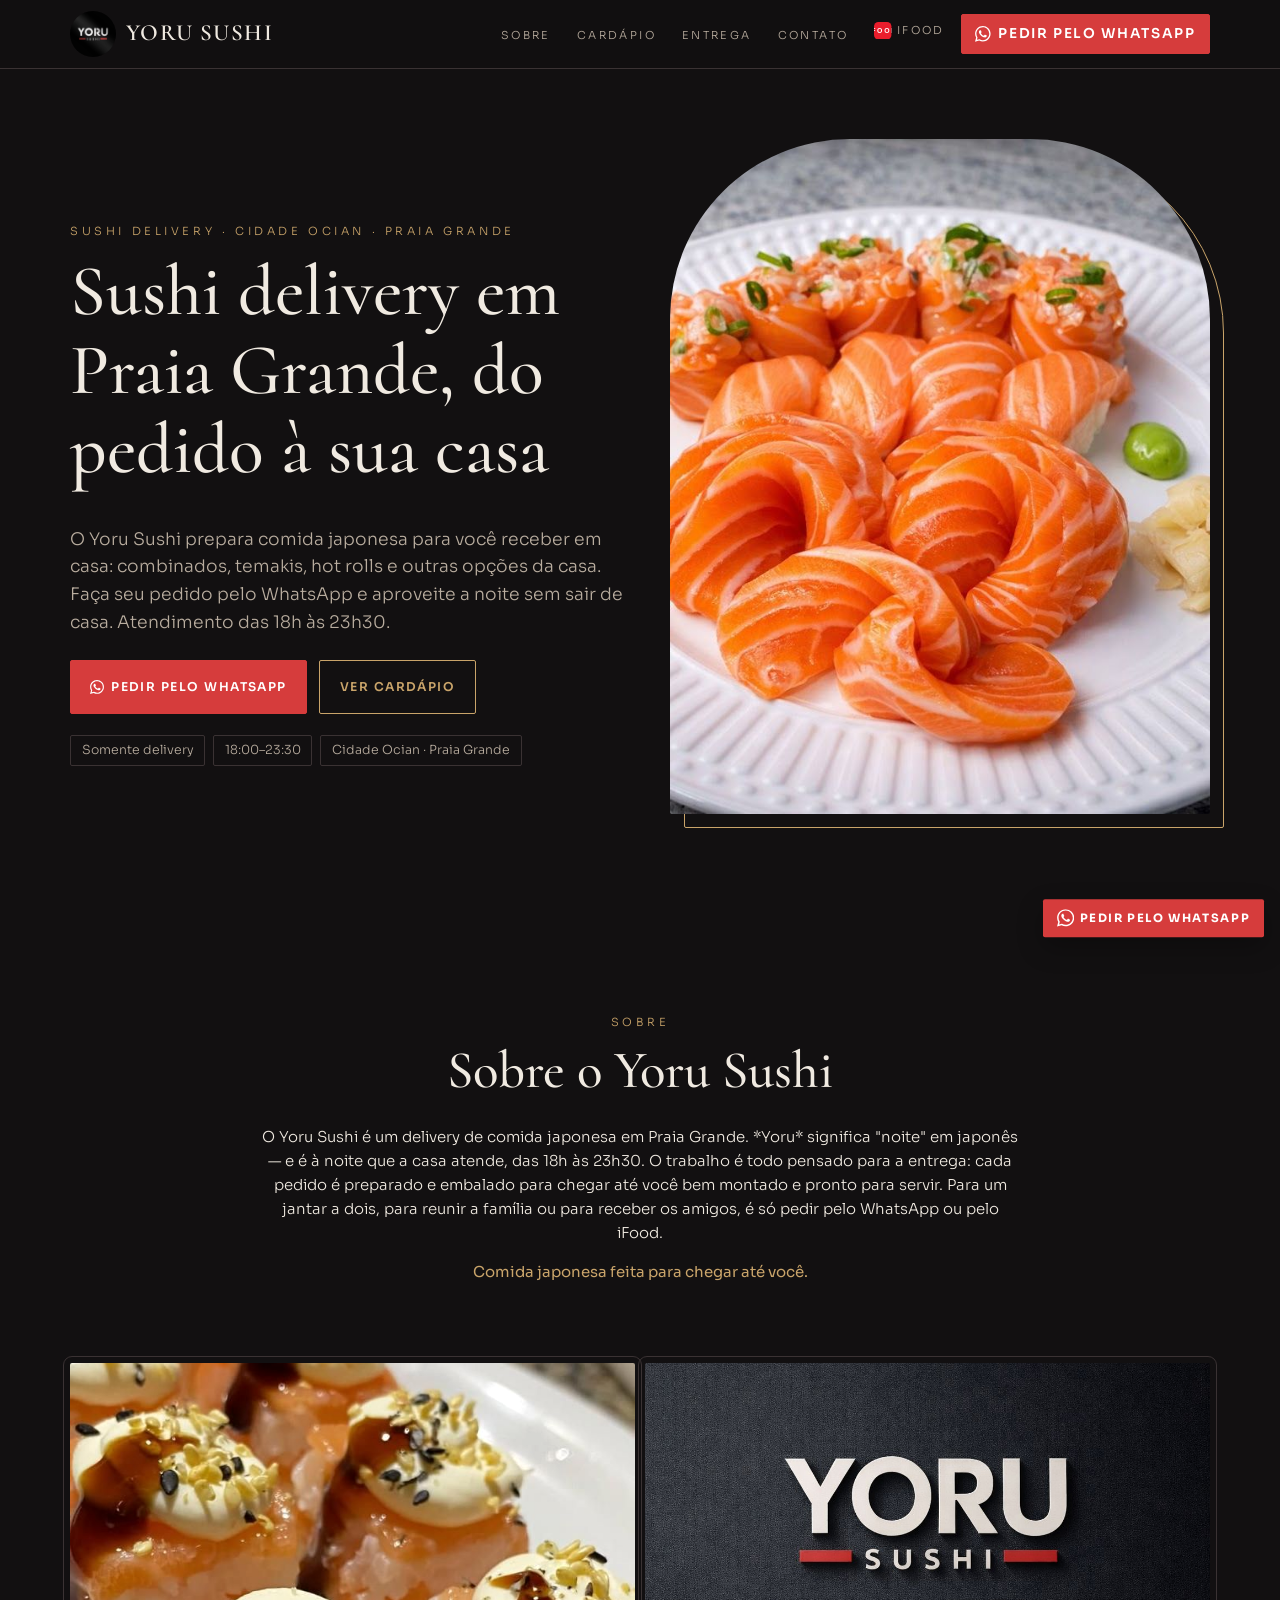
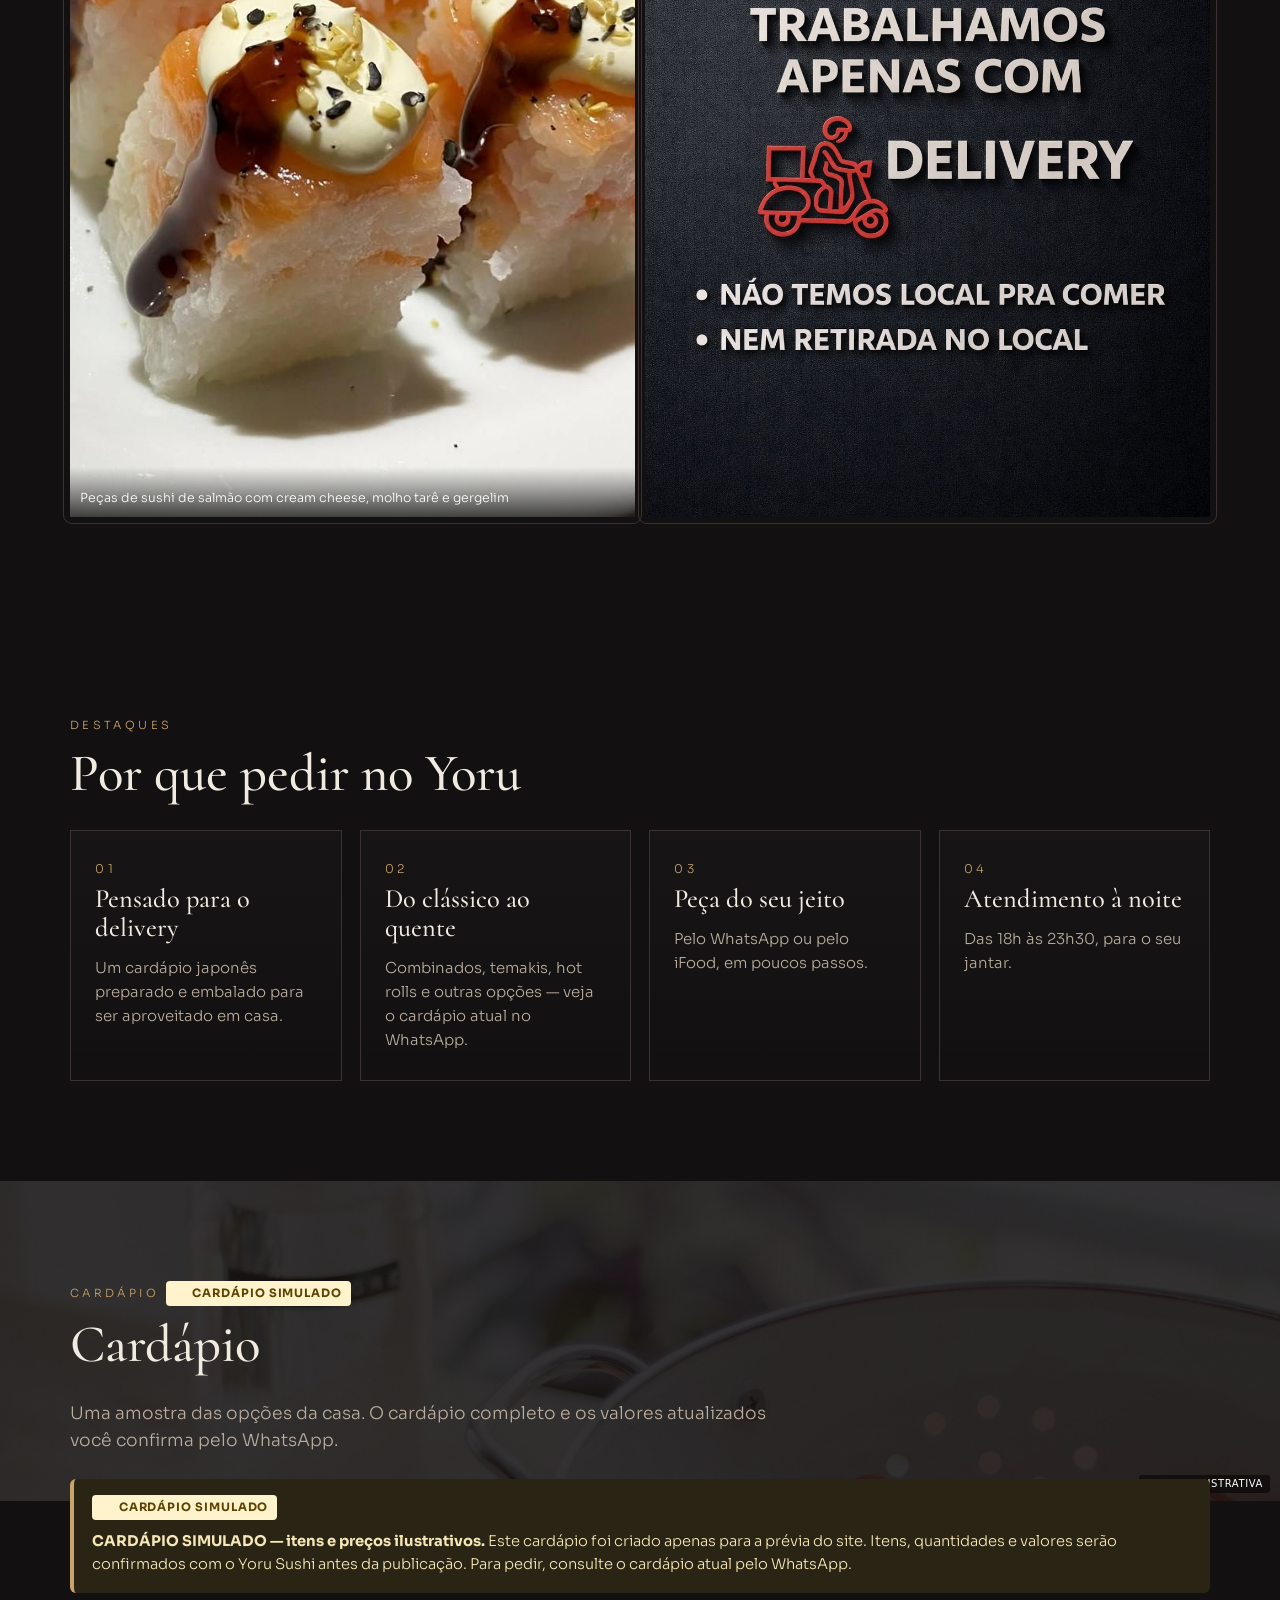
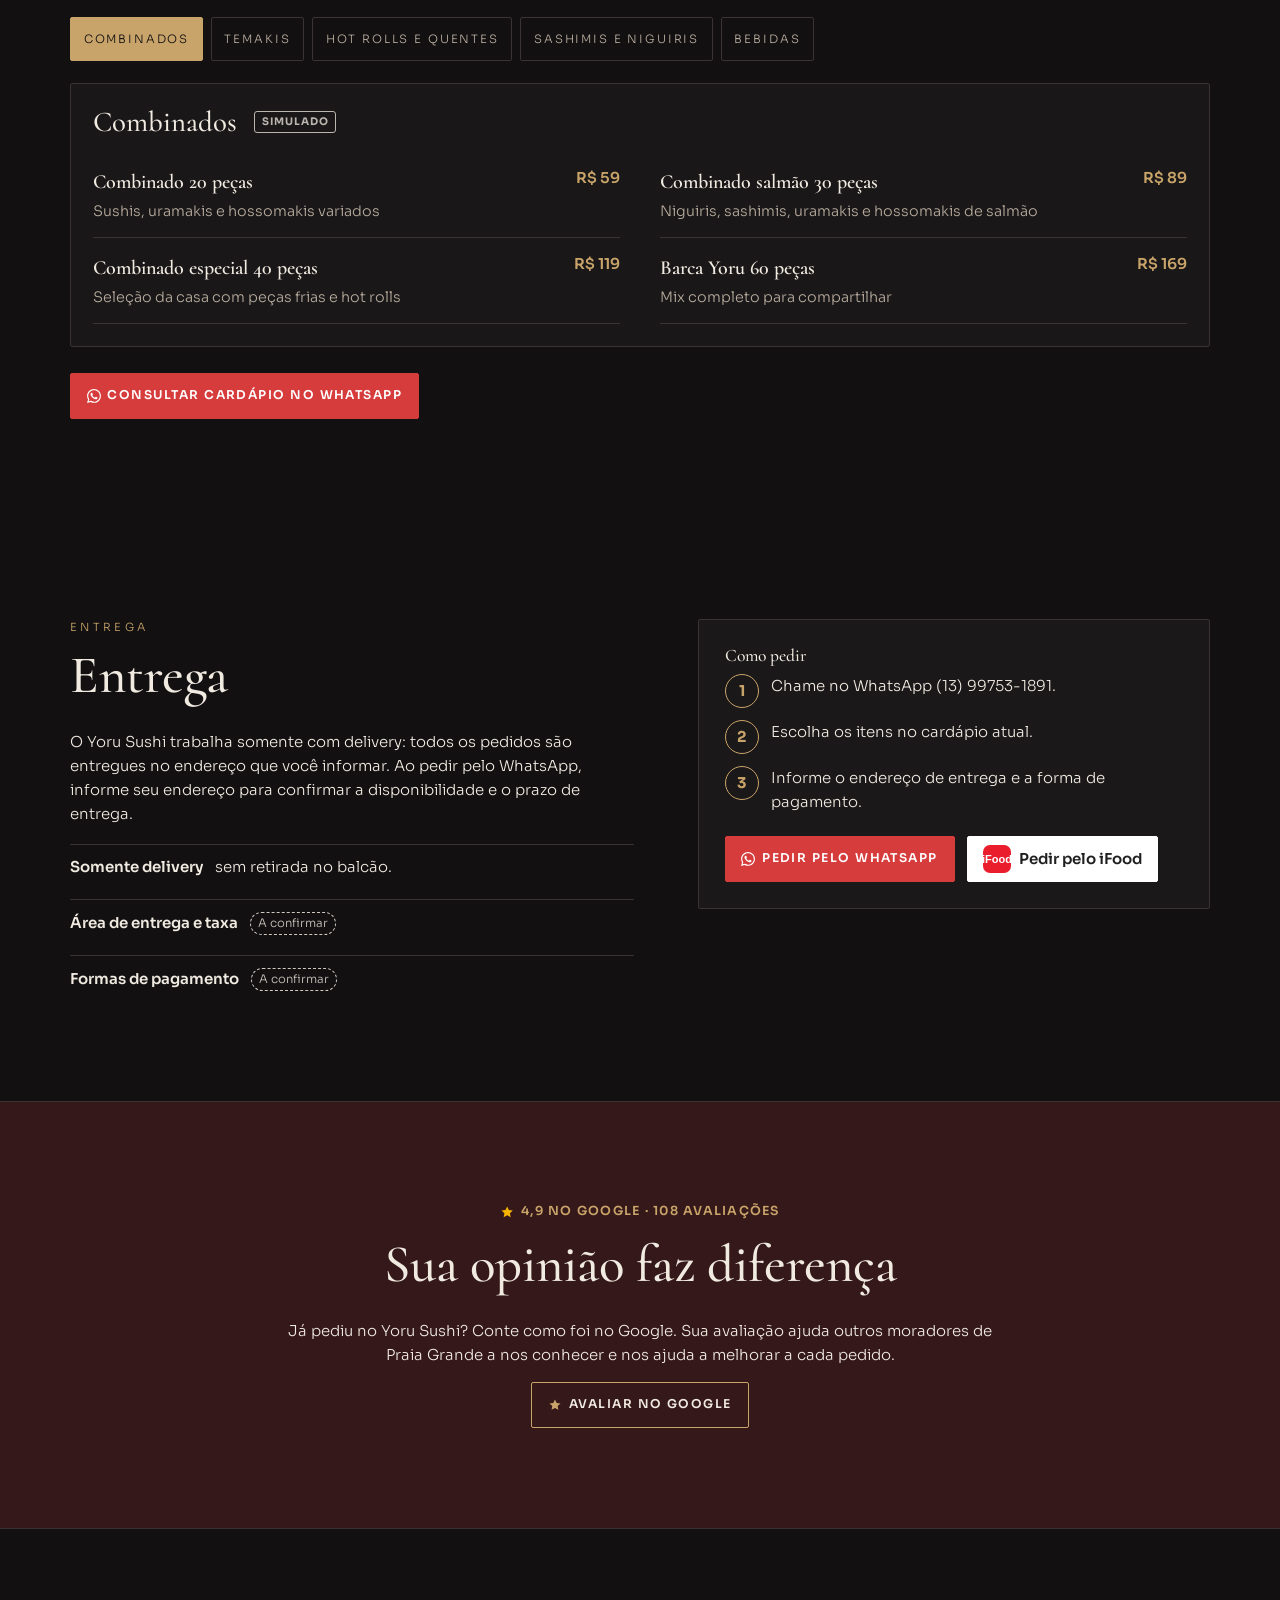
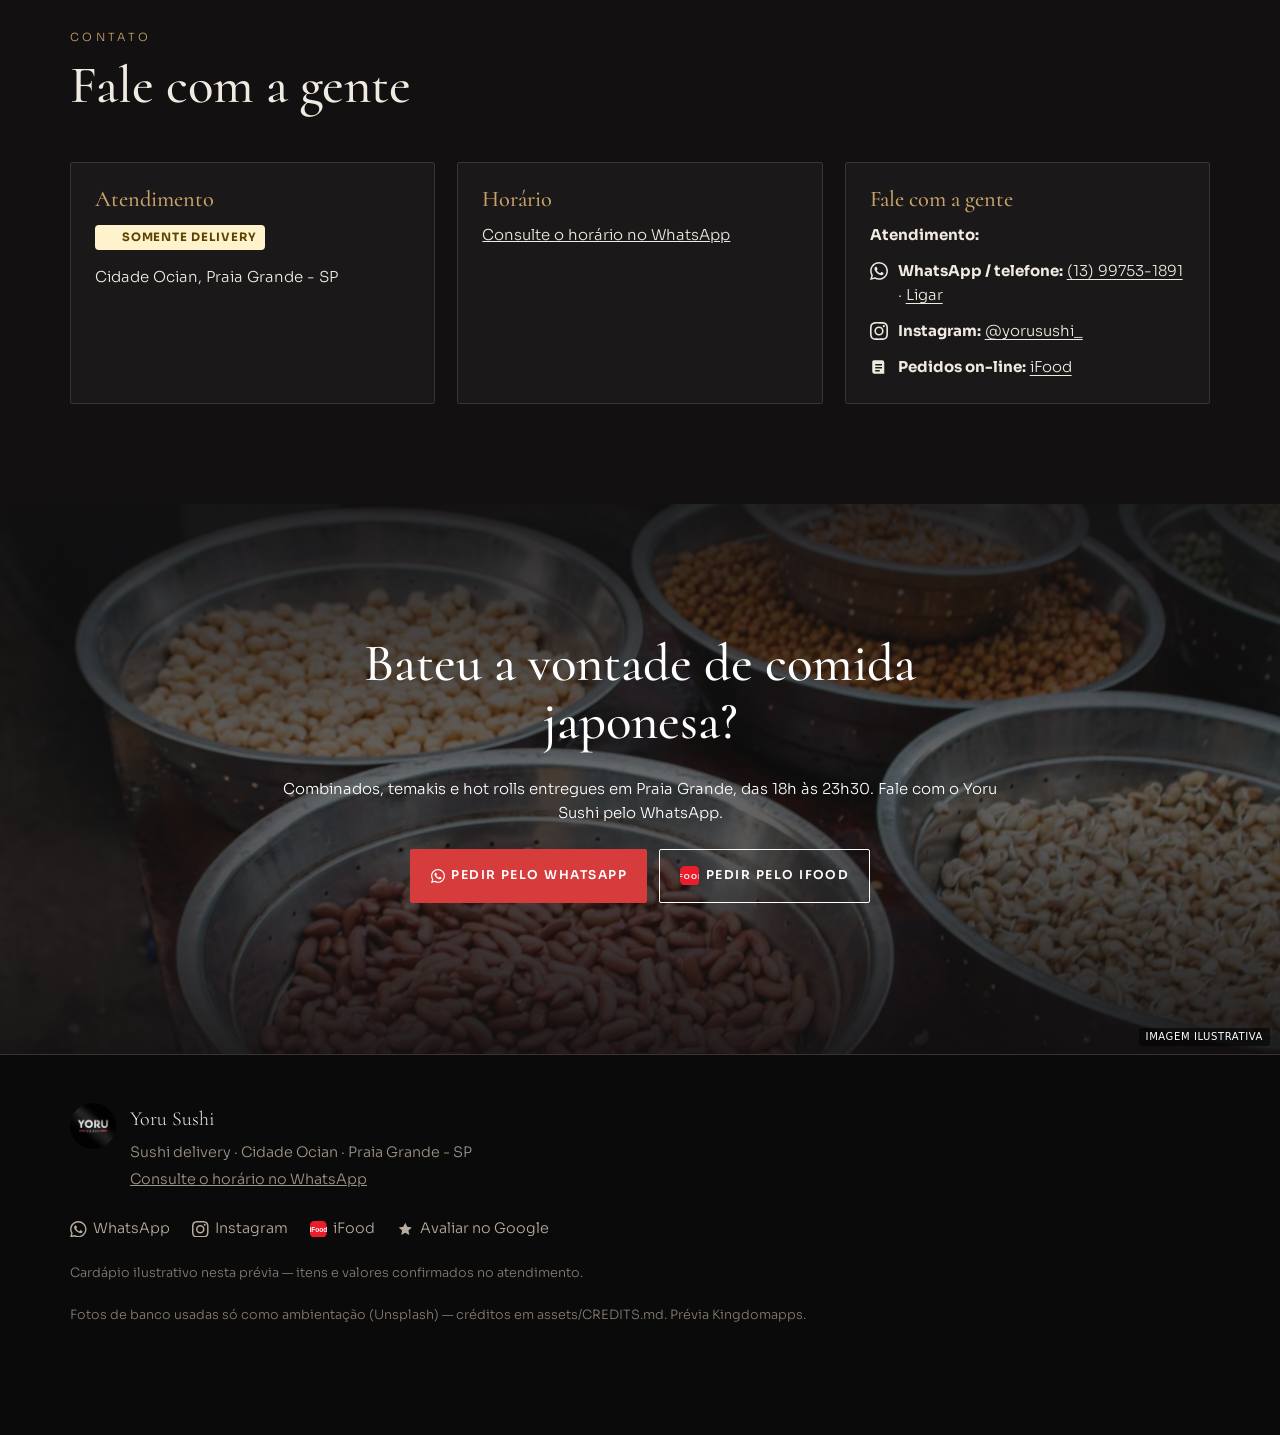
==== v1/index.html @ 0dd07162 "publish: Yoru Sushi — base institucional + 2 skins (copy.md)" ====
<!DOCTYPE html>
<html lang="pt-BR">
<head>
<meta charset="UTF-8" />
<meta name="viewport" content="width=device-width, initial-scale=1" />
<meta name="robots" content="noindex, nofollow" />
<title>Yoru Sushi | Sushi delivery em Praia Grande</title>
<meta name="description" content="Comida japonesa por delivery em Praia Grande: combinados, temakis, hot rolls e mais. Das 18h às 23h30. Peça pelo WhatsApp ou pelo iFood." />
<meta name="theme-color" content="#111111" />
<link rel="preconnect" href="https://fonts.googleapis.com" />
<link rel="preconnect" href="https://fonts.gstatic.com" crossorigin />
<link rel="stylesheet" href="https://fonts.googleapis.com/css2?family=Cormorant:ital,wght@0,500;0,600;1,500&family=Sora:wght@300;400;600&display=swap" />
<link rel="stylesheet" href="../assets/base.css" />
<link rel="stylesheet" href="../assets/skin-b.css" />
<style>:root{--brand:#d63c3c;--brand2:#c9c9c9;--brand-ink:#111111}</style>
</head>
<body class="skin-b" data-hours='{}' data-hours-unknown='[]'>
<!-- Kingdomapps · base institucional única · skin B (Noite premium) · copy: copy.md -->
<a class="skip" href="#conteudo">Pular para o conteúdo</a>
<header class="site-header" id="header">
  <div class="wrap header-inner">
    <a class="brand" href="#topo" aria-label="Yoru Sushi — início"><img class="brand-logo" src="../assets/img/logo.jpg" width="400" height="400" alt="Logotipo Yoru Sushi" /><span class="brand-word">Yoru Sushi</span></a>
    <nav class="site-nav" id="site-nav" aria-label="Principal">
      <ul><li><a href="#sobre">Sobre</a></li><li><a href="#cardapio">Cardápio</a></li><li><a href="#entrega">Entrega</a></li><li><a href="#contato">Contato</a></li><li class="nav-ifood"><a href="https://www.ifood.com.br/delivery/praia-grande-sp/yoru-sushi-ocian/cfde71bd-7dcb-464f-8679-fa218f8712e2" target="_blank" rel="noopener"><svg viewBox="0 0 24 24" aria-hidden="true" focusable="false"><rect width="24" height="24" rx="6" fill="#ea1d2c"/><text x="12" y="15.6" text-anchor="middle" font-family="Arial,Helvetica,sans-serif" font-weight="700" font-size="9.5" fill="#fff">iFood</text></svg><span>iFood</span></a></li></ul>
    </nav>
    <a class="btn btn-wa btn-sm header-cta" href="https://wa.me/5513997531891?text=Ol%C3%A1%21%20Vim%20pelo%20site%20e%20gostaria%20de%20fazer%20um%20pedido." target="_blank" rel="noopener"><svg viewBox="0 0 24 24" aria-hidden="true" focusable="false"><path fill="currentColor" d="M17.47 14.38c-.3-.15-1.76-.87-2.03-.97-.27-.1-.47-.15-.67.15-.2.3-.77.97-.94 1.16-.17.2-.35.22-.64.07-.3-.15-1.26-.46-2.39-1.47-.88-.79-1.48-1.76-1.65-2.06-.17-.3-.02-.46.13-.6.13-.14.3-.35.45-.52.15-.17.2-.3.3-.5.1-.2.05-.37-.03-.52-.07-.15-.67-1.61-.92-2.2-.24-.58-.49-.5-.67-.51h-.57c-.2 0-.52.07-.8.37-.27.3-1.04 1.02-1.04 2.48s1.07 2.88 1.21 3.07c.15.2 2.1 3.2 5.08 4.49.71.31 1.26.49 1.7.63.71.22 1.36.19 1.87.12.57-.09 1.76-.72 2-1.41.25-.7.25-1.29.18-1.41-.08-.13-.27-.2-.57-.35zM12.05 21.78a9.87 9.87 0 0 1-5.03-1.38l-.36-.21-3.74.98 1-3.65-.24-.37a9.86 9.86 0 0 1-1.51-5.26c0-5.45 4.44-9.88 9.89-9.88 2.64 0 5.12 1.03 6.99 2.9a9.83 9.83 0 0 1 2.89 6.99c0 5.45-4.44 9.88-9.89 9.88zm8.41-18.3A11.82 11.82 0 0 0 12.05 0C5.5 0 .16 5.34.16 11.89c0 2.1.55 4.14 1.59 5.95L.06 24l6.3-1.65a11.88 11.88 0 0 0 5.69 1.45c6.55 0 11.89-5.34 11.89-11.89 0-3.18-1.24-6.17-3.48-8.41z"/></svg><span>Pedir pelo WhatsApp</span></a>
    <button class="nav-toggle" type="button" aria-expanded="false" aria-controls="site-nav"><span class="sr-only">Abrir menu</span><span class="bars" aria-hidden="true"></span></button>
  </div>
</header>
<main id="conteudo">
<section class="hero" id="topo" aria-labelledby="hero-title">
  <figure class="hero-media"><img src="../assets/img/fotos-foto-2.jpg" width="1200" height="800" alt="Sashimis e niguiris de salmão em prato branco" fetchpriority="high" /></figure>
  <div class="wrap hero-inner">
    <div class="hero-copy">
      <p class="eyebrow">Sushi delivery · Cidade Ocian · Praia Grande</p>
      <h1 id="hero-title">Sushi delivery em Praia Grande, do pedido à sua casa</h1>
      <p class="lead">O Yoru Sushi prepara comida japonesa para você receber em casa: combinados, temakis, hot rolls e outras opções da casa. Faça seu pedido pelo WhatsApp e aproveite a noite sem sair de casa. Atendimento das 18h às 23h30.</p>
      <div class="hero-ctas">
        <a class="btn btn-wa btn-lg" href="https://wa.me/5513997531891?text=Ol%C3%A1%21%20Vim%20pelo%20site%20e%20gostaria%20de%20fazer%20um%20pedido." target="_blank" rel="noopener"><svg viewBox="0 0 24 24" aria-hidden="true" focusable="false"><path fill="currentColor" d="M17.47 14.38c-.3-.15-1.76-.87-2.03-.97-.27-.1-.47-.15-.67.15-.2.3-.77.97-.94 1.16-.17.2-.35.22-.64.07-.3-.15-1.26-.46-2.39-1.47-.88-.79-1.48-1.76-1.65-2.06-.17-.3-.02-.46.13-.6.13-.14.3-.35.45-.52.15-.17.2-.3.3-.5.1-.2.05-.37-.03-.52-.07-.15-.67-1.61-.92-2.2-.24-.58-.49-.5-.67-.51h-.57c-.2 0-.52.07-.8.37-.27.3-1.04 1.02-1.04 2.48s1.07 2.88 1.21 3.07c.15.2 2.1 3.2 5.08 4.49.71.31 1.26.49 1.7.63.71.22 1.36.19 1.87.12.57-.09 1.76-.72 2-1.41.25-.7.25-1.29.18-1.41-.08-.13-.27-.2-.57-.35zM12.05 21.78a9.87 9.87 0 0 1-5.03-1.38l-.36-.21-3.74.98 1-3.65-.24-.37a9.86 9.86 0 0 1-1.51-5.26c0-5.45 4.44-9.88 9.89-9.88 2.64 0 5.12 1.03 6.99 2.9a9.83 9.83 0 0 1 2.89 6.99c0 5.45-4.44 9.88-9.89 9.88zm8.41-18.3A11.82 11.82 0 0 0 12.05 0C5.5 0 .16 5.34.16 11.89c0 2.1.55 4.14 1.59 5.95L.06 24l6.3-1.65a11.88 11.88 0 0 0 5.69 1.45c6.55 0 11.89-5.34 11.89-11.89 0-3.18-1.24-6.17-3.48-8.41z"/></svg><span>Pedir pelo WhatsApp</span></a>
        <a class="btn btn-ghost btn-lg" href="#cardapio">Ver cardápio</a>
      </div>
      <ul class="chips"><li>Somente delivery</li><li>18:00–23:30</li><li>Cidade Ocian · Praia Grande</li></ul>
    </div>
  </div>
</section>
<section class="sec sobre" id="sobre" aria-labelledby="sobre-title">
  <div class="wrap sobre-grid">
    <div class="sobre-copy">
      <p class="kicker">Sobre</p>
      <h2 id="sobre-title">Sobre o Yoru Sushi</h2>
      <p>O Yoru Sushi é um delivery de comida japonesa em Praia Grande. *Yoru* significa &quot;noite&quot; em japonês — e é à noite que a casa atende, das 18h às 23h30. O trabalho é todo pensado para a entrega: cada pedido é preparado e embalado para chegar até você bem montado e pronto para servir. Para um jantar a dois, para reunir a família ou para receber os amigos, é só pedir pelo WhatsApp ou pelo iFood.</p>
      <p class="apoio">Comida japonesa feita para chegar até você.</p>
    </div>
    <div class="gallery" aria-label="Fotos de Yoru Sushi"><figure class="g-item g-1"><img src="../assets/img/fotos-foto-4.jpg" width="720" height="1280" alt="Peças de sushi de salmão com cream cheese, molho tarê e gergelim" loading="lazy" decoding="async" /><figcaption>Peças de sushi de salmão com cream cheese, molho tarê e gergelim</figcaption></figure><figure class="g-item g-2"><img src="../assets/img/fotos-foto-5.jpg" width="1024" height="1536" alt="Aviso do Yoru Sushi: trabalhamos apenas com delivery" loading="lazy" decoding="async" /></figure></div>
  </div>
</section>
<section class="sec destaques" id="destaques" aria-labelledby="dest-title">
  <div class="wrap">
    <p class="kicker">Destaques</p>
    <h2 id="dest-title">Por que pedir no Yoru</h2>
    <ul class="feats"><li class="feat"><span class="feat-n" aria-hidden="true">01</span><h3>Pensado para o delivery</h3><p>Um cardápio japonês preparado e embalado para ser aproveitado em casa.</p></li><li class="feat"><span class="feat-n" aria-hidden="true">02</span><h3>Do clássico ao quente</h3><p>Combinados, temakis, hot rolls e outras opções — veja o cardápio atual no WhatsApp.</p></li><li class="feat"><span class="feat-n" aria-hidden="true">03</span><h3>Peça do seu jeito</h3><p>Pelo WhatsApp ou pelo iFood, em poucos passos.</p></li><li class="feat"><span class="feat-n" aria-hidden="true">04</span><h3>Atendimento à noite</h3><p>Das 18h às 23h30, para o seu jantar.</p></li></ul>
  </div>
</section>
<section class="sec cardapio" id="cardapio" aria-labelledby="menu-title">
  <div class="amb amb-menu" style="--amb:url('../assets/img/ambiente-tomatoes-strainer.jpg')" aria-hidden="true"><span class="amb-tag">Imagem ilustrativa</span></div>
  <div class="wrap">
    <div class="menu-head">
      <p class="kicker">Cardápio <span class="sim-badge">Cardápio simulado</span></p>
      <h2 id="menu-title">Cardápio</h2>
      <p class="lead">Uma amostra das opções da casa. O cardápio completo e os valores atualizados você confirma pelo WhatsApp.</p>
    </div>
    <div class="sim-notice" role="note"><span class="sim-badge">Cardápio simulado</span><p><strong>CARDÁPIO SIMULADO — itens e preços ilustrativos.</strong> Este cardápio foi criado apenas para a prévia do site. Itens, quantidades e valores serão confirmados com o Yoru Sushi antes da publicação. Para pedir, consulte o cardápio atual pelo WhatsApp.</p></div>
    <div class="menu-tabs" role="tablist" aria-label="Categorias do cardápio"><button type="button" role="tab" id="tab-0" aria-controls="menu-0" aria-selected="true">Combinados</button><button type="button" role="tab" id="tab-1" aria-controls="menu-1" aria-selected="false" tabindex="-1">Temakis</button><button type="button" role="tab" id="tab-2" aria-controls="menu-2" aria-selected="false" tabindex="-1">Hot rolls e quentes</button><button type="button" role="tab" id="tab-3" aria-controls="menu-3" aria-selected="false" tabindex="-1">Sashimis e niguiris</button><button type="button" role="tab" id="tab-4" aria-controls="menu-4" aria-selected="false" tabindex="-1">Bebidas</button></div>
    <div class="menu-panel" role="tabpanel" id="menu-0" aria-labelledby="tab-0" tabindex="0"><h3 class="menu-cat">Combinados <span class="sim-tag">Simulado</span></h3><ul class="menu-list"><li class="mi"><span class="mi-name">Combinado 20 peças</span><span class="mi-desc">Sushis, uramakis e hossomakis variados</span><span class="mi-price">R$ 59</span></li><li class="mi"><span class="mi-name">Combinado salmão 30 peças</span><span class="mi-desc">Niguiris, sashimis, uramakis e hossomakis de salmão</span><span class="mi-price">R$ 89</span></li><li class="mi"><span class="mi-name">Combinado especial 40 peças</span><span class="mi-desc">Seleção da casa com peças frias e hot rolls</span><span class="mi-price">R$ 119</span></li><li class="mi"><span class="mi-name">Barca Yoru 60 peças</span><span class="mi-desc">Mix completo para compartilhar</span><span class="mi-price">R$ 169</span></li></ul></div><div class="menu-panel" role="tabpanel" id="menu-1" aria-labelledby="tab-1" tabindex="0" hidden><h3 class="menu-cat">Temakis <span class="sim-tag">Simulado</span></h3><ul class="menu-list"><li class="mi"><span class="mi-name">Temaki salmão</span><span class="mi-desc">Salmão, arroz e cebolinha</span><span class="mi-price">R$ 32</span></li><li class="mi"><span class="mi-name">Temaki salmão com cream cheese</span><span class="mi-desc">Salmão, cream cheese e cebolinha</span><span class="mi-price">R$ 35</span></li><li class="mi"><span class="mi-name">Temaki skin</span><span class="mi-desc">Pele de salmão grelhada e molho tarê</span><span class="mi-price">R$ 28</span></li><li class="mi"><span class="mi-name">Temaki hot</span><span class="mi-desc">Salmão empanado, cream cheese e tarê</span><span class="mi-price">R$ 36</span></li></ul></div><div class="menu-panel" role="tabpanel" id="menu-2" aria-labelledby="tab-2" tabindex="0" hidden><h3 class="menu-cat">Hot rolls e quentes <span class="sim-tag">Simulado</span></h3><ul class="menu-list"><li class="mi"><span class="mi-name">Hot roll salmão (10 un.)</span><span class="mi-desc">Empanado, recheado com salmão e cream cheese, com tarê</span><span class="mi-price">R$ 34</span></li><li class="mi"><span class="mi-name">Hot Philadelphia (10 un.)</span><span class="mi-desc">Salmão, cream cheese e cebolinha, empanado</span><span class="mi-price">R$ 36</span></li><li class="mi"><span class="mi-name">Harumaki (4 un.)</span><span class="mi-desc">Rolinho primavera crocante</span><span class="mi-price">R$ 22</span></li><li class="mi"><span class="mi-name">Guioza (6 un.)</span><span class="mi-desc">Pastel japonês grelhado</span><span class="mi-price">R$ 26</span></li></ul></div><div class="menu-panel" role="tabpanel" id="menu-3" aria-labelledby="tab-3" tabindex="0" hidden><h3 class="menu-cat">Sashimis e niguiris <span class="sim-tag">Simulado</span></h3><ul class="menu-list"><li class="mi"><span class="mi-name">Sashimi salmão (10 fatias)</span><span class="mi-desc">Fatias de salmão fresco</span><span class="mi-price">R$ 42</span></li><li class="mi"><span class="mi-name">Niguiri salmão (6 un.)</span><span class="mi-desc">Bolinho de arroz com salmão</span><span class="mi-price">R$ 30</span></li><li class="mi"><span class="mi-name">Jô salmão (6 un.)</span><span class="mi-desc">Arroz envolto em salmão, com cream cheese e tarê</span><span class="mi-price">R$ 34</span></li></ul></div><div class="menu-panel" role="tabpanel" id="menu-4" aria-labelledby="tab-4" tabindex="0" hidden><h3 class="menu-cat">Bebidas <span class="sim-tag">Simulado</span></h3><ul class="menu-list"><li class="mi"><span class="mi-name">Refrigerante lata</span><span class="mi-price">R$ 6</span></li><li class="mi"><span class="mi-name">Refrigerante 2 L</span><span class="mi-price">R$ 14</span></li><li class="mi"><span class="mi-name">Água mineral</span><span class="mi-price">R$ 4</span></li></ul></div>
    <div class="menu-cta"><a class="btn btn-wa" href="https://wa.me/5513997531891?text=Ol%C3%A1%21%20Vim%20pelo%20site%20e%20gostaria%20de%20fazer%20um%20pedido." target="_blank" rel="noopener"><svg viewBox="0 0 24 24" aria-hidden="true" focusable="false"><path fill="currentColor" d="M17.47 14.38c-.3-.15-1.76-.87-2.03-.97-.27-.1-.47-.15-.67.15-.2.3-.77.97-.94 1.16-.17.2-.35.22-.64.07-.3-.15-1.26-.46-2.39-1.47-.88-.79-1.48-1.76-1.65-2.06-.17-.3-.02-.46.13-.6.13-.14.3-.35.45-.52.15-.17.2-.3.3-.5.1-.2.05-.37-.03-.52-.07-.15-.67-1.61-.92-2.2-.24-.58-.49-.5-.67-.51h-.57c-.2 0-.52.07-.8.37-.27.3-1.04 1.02-1.04 2.48s1.07 2.88 1.21 3.07c.15.2 2.1 3.2 5.08 4.49.71.31 1.26.49 1.7.63.71.22 1.36.19 1.87.12.57-.09 1.76-.72 2-1.41.25-.7.25-1.29.18-1.41-.08-.13-.27-.2-.57-.35zM12.05 21.78a9.87 9.87 0 0 1-5.03-1.38l-.36-.21-3.74.98 1-3.65-.24-.37a9.86 9.86 0 0 1-1.51-5.26c0-5.45 4.44-9.88 9.89-9.88 2.64 0 5.12 1.03 6.99 2.9a9.83 9.83 0 0 1 2.89 6.99c0 5.45-4.44 9.88-9.89 9.88zm8.41-18.3A11.82 11.82 0 0 0 12.05 0C5.5 0 .16 5.34.16 11.89c0 2.1.55 4.14 1.59 5.95L.06 24l6.3-1.65a11.88 11.88 0 0 0 5.69 1.45c6.55 0 11.89-5.34 11.89-11.89 0-3.18-1.24-6.17-3.48-8.41z"/></svg><span>Consultar cardápio no WhatsApp</span></a></div>
  </div>
</section>
<section class="sec entrega" id="entrega" aria-labelledby="ent-title">
  <div class="wrap entrega-grid">
    <div>
      <p class="kicker">Entrega</p>
      <h2 id="ent-title">Entrega</h2>
      <p>O Yoru Sushi trabalha somente com delivery: todos os pedidos são entregues no endereço que você informar. Ao pedir pelo WhatsApp, informe seu endereço para confirmar a disponibilidade e o prazo de entrega.</p>
      <dl class="kv"><div><dt>Somente delivery</dt><dd>sem retirada no balcão.</dd></div><div><dt>Área de entrega e taxa</dt><dd><span class="tbc">A confirmar</span></dd></div><div><dt>Formas de pagamento</dt><dd><span class="tbc">A confirmar</span></dd></div></dl>
    </div>
    <div class="steps-box">
      <h3>Como pedir</h3><ol class="steps"><li>Chame no WhatsApp (13) 99753-1891.</li><li>Escolha os itens no cardápio atual.</li><li>Informe o endereço de entrega e a forma de pagamento.</li></ol>
      <div class="order-links"><a class="btn btn-wa" href="https://wa.me/5513997531891?text=Ol%C3%A1%21%20Vim%20pelo%20site%20e%20gostaria%20de%20fazer%20um%20pedido." target="_blank" rel="noopener"><svg viewBox="0 0 24 24" aria-hidden="true" focusable="false"><path fill="currentColor" d="M17.47 14.38c-.3-.15-1.76-.87-2.03-.97-.27-.1-.47-.15-.67.15-.2.3-.77.97-.94 1.16-.17.2-.35.22-.64.07-.3-.15-1.26-.46-2.39-1.47-.88-.79-1.48-1.76-1.65-2.06-.17-.3-.02-.46.13-.6.13-.14.3-.35.45-.52.15-.17.2-.3.3-.5.1-.2.05-.37-.03-.52-.07-.15-.67-1.61-.92-2.2-.24-.58-.49-.5-.67-.51h-.57c-.2 0-.52.07-.8.37-.27.3-1.04 1.02-1.04 2.48s1.07 2.88 1.21 3.07c.15.2 2.1 3.2 5.08 4.49.71.31 1.26.49 1.7.63.71.22 1.36.19 1.87.12.57-.09 1.76-.72 2-1.41.25-.7.25-1.29.18-1.41-.08-.13-.27-.2-.57-.35zM12.05 21.78a9.87 9.87 0 0 1-5.03-1.38l-.36-.21-3.74.98 1-3.65-.24-.37a9.86 9.86 0 0 1-1.51-5.26c0-5.45 4.44-9.88 9.89-9.88 2.64 0 5.12 1.03 6.99 2.9a9.83 9.83 0 0 1 2.89 6.99c0 5.45-4.44 9.88-9.89 9.88zm8.41-18.3A11.82 11.82 0 0 0 12.05 0C5.5 0 .16 5.34.16 11.89c0 2.1.55 4.14 1.59 5.95L.06 24l6.3-1.65a11.88 11.88 0 0 0 5.69 1.45c6.55 0 11.89-5.34 11.89-11.89 0-3.18-1.24-6.17-3.48-8.41z"/></svg><span>Pedir pelo WhatsApp</span></a><a class="app-link app-ifood" href="https://www.ifood.com.br/delivery/praia-grande-sp/yoru-sushi-ocian/cfde71bd-7dcb-464f-8679-fa218f8712e2" target="_blank" rel="noopener"><svg viewBox="0 0 24 24" aria-hidden="true" focusable="false"><rect width="24" height="24" rx="6" fill="#ea1d2c"/><text x="12" y="15.6" text-anchor="middle" font-family="Arial,Helvetica,sans-serif" font-weight="700" font-size="9.5" fill="#fff">iFood</text></svg><span>Pedir pelo iFood</span></a></div>
    </div>
  </div>
</section>
<section class="sec avaliar review-band" id="avaliar" aria-labelledby="av-title">
  <div class="wrap avaliar-inner">
    <p class="selo"><svg viewBox="0 0 24 24" aria-hidden="true" focusable="false"><path fill="currentColor" d="M12 2.5l2.9 6 6.6.8-4.9 4.5 1.3 6.5L12 17.1l-5.9 3.2 1.3-6.5L2.5 9.3l6.6-.8z"/></svg><span>4,9 no Google · 108 avaliações</span></p>
    <h2 id="av-title">Sua opinião faz diferença</h2>
    <p>Já pediu no Yoru Sushi? Conte como foi no Google. Sua avaliação ajuda outros moradores de Praia Grande a nos conhecer e nos ajuda a melhorar a cada pedido.</p>
    <a class="btn btn-review" href="https://search.google.com/local/writereview?placeid=ChIJ69ambqMdzpQRh0_XP5YFvk4" target="_blank" rel="noopener"><svg viewBox="0 0 24 24" aria-hidden="true" focusable="false"><path fill="currentColor" d="M12 2.5l2.9 6 6.6.8-4.9 4.5 1.3 6.5L12 17.1l-5.9 3.2 1.3-6.5L2.5 9.3l6.6-.8z"/></svg><span>Avaliar no Google</span></a>
  </div>
</section>
<section class="sec contato" id="contato" aria-labelledby="ct-title">
  <div class="wrap contato-grid">
    <div class="ct-head">
      <p class="kicker">Contato</p>
      <h2 id="ct-title">Fale com a gente</h2>
      
    </div>
    <div class="ct-card">
      <h3><span>Atendimento</span></h3>
      <p><span class="sim-badge delivery-badge">Somente delivery</span></p>
      <p>Cidade Ocian, Praia Grande - SP</p>
    </div>
    <div class="ct-card">
      <h3>Horário</h3>
      <p><a href="https://wa.me/5513997531891?text=Ol%C3%A1%21%20Vim%20pelo%20site%20e%20gostaria%20de%20fazer%20um%20pedido." target="_blank" rel="noopener">Consulte o horário no WhatsApp</a></p>
    </div>
    <div class="ct-card">
      <h3>Fale com a gente</h3>
      <ul class="ct-list"><li class="atend"><span><strong>Atendimento:</strong> </span></li><li><svg viewBox="0 0 24 24" aria-hidden="true" focusable="false"><path fill="currentColor" d="M17.47 14.38c-.3-.15-1.76-.87-2.03-.97-.27-.1-.47-.15-.67.15-.2.3-.77.97-.94 1.16-.17.2-.35.22-.64.07-.3-.15-1.26-.46-2.39-1.47-.88-.79-1.48-1.76-1.65-2.06-.17-.3-.02-.46.13-.6.13-.14.3-.35.45-.52.15-.17.2-.3.3-.5.1-.2.05-.37-.03-.52-.07-.15-.67-1.61-.92-2.2-.24-.58-.49-.5-.67-.51h-.57c-.2 0-.52.07-.8.37-.27.3-1.04 1.02-1.04 2.48s1.07 2.88 1.21 3.07c.15.2 2.1 3.2 5.08 4.49.71.31 1.26.49 1.7.63.71.22 1.36.19 1.87.12.57-.09 1.76-.72 2-1.41.25-.7.25-1.29.18-1.41-.08-.13-.27-.2-.57-.35zM12.05 21.78a9.87 9.87 0 0 1-5.03-1.38l-.36-.21-3.74.98 1-3.65-.24-.37a9.86 9.86 0 0 1-1.51-5.26c0-5.45 4.44-9.88 9.89-9.88 2.64 0 5.12 1.03 6.99 2.9a9.83 9.83 0 0 1 2.89 6.99c0 5.45-4.44 9.88-9.89 9.88zm8.41-18.3A11.82 11.82 0 0 0 12.05 0C5.5 0 .16 5.34.16 11.89c0 2.1.55 4.14 1.59 5.95L.06 24l6.3-1.65a11.88 11.88 0 0 0 5.69 1.45c6.55 0 11.89-5.34 11.89-11.89 0-3.18-1.24-6.17-3.48-8.41z"/></svg><span><strong>WhatsApp / telefone:</strong> <a href="https://wa.me/5513997531891?text=Ol%C3%A1%21%20Vim%20pelo%20site%20e%20gostaria%20de%20fazer%20um%20pedido." target="_blank" rel="noopener">(13) 99753-1891</a> · <a href="tel:+5513997531891">Ligar</a></span></li><li><svg viewBox="0 0 24 24" aria-hidden="true" focusable="false"><path fill="currentColor" d="M12 2.2c3.2 0 3.58.01 4.85.07 3.25.15 4.77 1.69 4.92 4.92.06 1.27.07 1.65.07 4.85s-.01 3.58-.07 4.85c-.15 3.23-1.66 4.77-4.92 4.92-1.27.06-1.65.07-4.85.07s-3.58-.01-4.85-.07c-3.26-.15-4.77-1.7-4.92-4.92C2.17 15.58 2.16 15.2 2.16 12s.01-3.58.07-4.85C2.38 3.92 3.9 2.38 7.15 2.23 8.42 2.17 8.8 2.16 12 2.16zM12 0C8.74 0 8.33.01 7.05.07 2.7.27.27 2.69.07 7.05.01 8.33 0 8.74 0 12s.01 3.67.07 4.95c.2 4.36 2.62 6.78 6.98 6.98C8.33 23.99 8.74 24 12 24s3.67-.01 4.95-.07c4.35-.2 6.78-2.62 6.98-6.98.06-1.28.07-1.69.07-4.95s-.01-3.67-.07-4.95c-.2-4.35-2.62-6.78-6.98-6.98C15.67.01 15.26 0 12 0zm0 5.84a6.16 6.16 0 1 0 0 12.32 6.16 6.16 0 0 0 0-12.32zM12 16a4 4 0 1 1 0-8 4 4 0 0 1 0 8zm6.4-11.85a1.44 1.44 0 1 0 0 2.88 1.44 1.44 0 0 0 0-2.88z"/></svg><span><strong>Instagram:</strong> <a href="https://instagram.com/yorusushi_" target="_blank" rel="noopener">@yorusushi_</a></span></li><li><svg viewBox="0 0 24 24" aria-hidden="true" focusable="false"><path fill="currentColor" d="M5 3h11a3 3 0 0 1 3 3v15H6a3 3 0 0 1-3-3V5a2 2 0 0 1 2-2zm2 5v2h9V8H7zm0 4v2h9v-2H7zm0 4v2h6v-2H7z"/></svg><span><strong>Pedidos on-line:</strong> <a href="https://www.ifood.com.br/delivery/praia-grande-sp/yoru-sushi-ocian/cfde71bd-7dcb-464f-8679-fa218f8712e2" target="_blank" rel="noopener">iFood</a></span></li></ul>
    </div>
  </div>
</section>
<section class="sec cta-final cta-band" id="cta-final" aria-labelledby="cta-title">
  <div class="amb amb-cta" style="--amb:url('../assets/img/ambiente-beans.jpg')" aria-hidden="true"><span class="amb-tag">Imagem ilustrativa</span></div>
  <div class="wrap cta-inner">
    <h2 id="cta-title">Bateu a vontade de comida japonesa?</h2>
    <p>Combinados, temakis e hot rolls entregues em Praia Grande, das 18h às 23h30. Fale com o Yoru Sushi pelo WhatsApp.</p>
    <div class="hero-ctas"><a class="btn btn-wa btn-lg" href="https://wa.me/5513997531891?text=Ol%C3%A1%21%20Vim%20pelo%20site%20e%20gostaria%20de%20fazer%20um%20pedido." target="_blank" rel="noopener"><svg viewBox="0 0 24 24" aria-hidden="true" focusable="false"><path fill="currentColor" d="M17.47 14.38c-.3-.15-1.76-.87-2.03-.97-.27-.1-.47-.15-.67.15-.2.3-.77.97-.94 1.16-.17.2-.35.22-.64.07-.3-.15-1.26-.46-2.39-1.47-.88-.79-1.48-1.76-1.65-2.06-.17-.3-.02-.46.13-.6.13-.14.3-.35.45-.52.15-.17.2-.3.3-.5.1-.2.05-.37-.03-.52-.07-.15-.67-1.61-.92-2.2-.24-.58-.49-.5-.67-.51h-.57c-.2 0-.52.07-.8.37-.27.3-1.04 1.02-1.04 2.48s1.07 2.88 1.21 3.07c.15.2 2.1 3.2 5.08 4.49.71.31 1.26.49 1.7.63.71.22 1.36.19 1.87.12.57-.09 1.76-.72 2-1.41.25-.7.25-1.29.18-1.41-.08-.13-.27-.2-.57-.35zM12.05 21.78a9.87 9.87 0 0 1-5.03-1.38l-.36-.21-3.74.98 1-3.65-.24-.37a9.86 9.86 0 0 1-1.51-5.26c0-5.45 4.44-9.88 9.89-9.88 2.64 0 5.12 1.03 6.99 2.9a9.83 9.83 0 0 1 2.89 6.99c0 5.45-4.44 9.88-9.89 9.88zm8.41-18.3A11.82 11.82 0 0 0 12.05 0C5.5 0 .16 5.34.16 11.89c0 2.1.55 4.14 1.59 5.95L.06 24l6.3-1.65a11.88 11.88 0 0 0 5.69 1.45c6.55 0 11.89-5.34 11.89-11.89 0-3.18-1.24-6.17-3.48-8.41z"/></svg><span>Pedir pelo WhatsApp</span></a><a class="btn btn-ghost btn-lg btn-ifood" href="https://www.ifood.com.br/delivery/praia-grande-sp/yoru-sushi-ocian/cfde71bd-7dcb-464f-8679-fa218f8712e2" target="_blank" rel="noopener"><svg viewBox="0 0 24 24" aria-hidden="true" focusable="false"><rect width="24" height="24" rx="6" fill="#ea1d2c"/><text x="12" y="15.6" text-anchor="middle" font-family="Arial,Helvetica,sans-serif" font-weight="700" font-size="9.5" fill="#fff">iFood</text></svg><span>Pedir pelo iFood</span></a></div>
  </div>
</section>
</main>
<footer class="site-footer">
  <div class="wrap footer-inner">
    <div class="f-brand"><img class="brand-logo" src="../assets/img/logo.jpg" width="400" height="400" alt="Logotipo Yoru Sushi" /><div><p class="f-name">Yoru Sushi</p><p>Sushi delivery · Cidade Ocian · Praia Grande - SP</p><p><a href="https://wa.me/5513997531891?text=Ol%C3%A1%21%20Vim%20pelo%20site%20e%20gostaria%20de%20fazer%20um%20pedido." target="_blank" rel="noopener">Consulte o horário no WhatsApp</a></p></div></div>
    <nav class="f-links" aria-label="Links"><a href="https://wa.me/5513997531891?text=Ol%C3%A1%21%20Vim%20pelo%20site%20e%20gostaria%20de%20fazer%20um%20pedido." target="_blank" rel="noopener"><svg viewBox="0 0 24 24" aria-hidden="true" focusable="false"><path fill="currentColor" d="M17.47 14.38c-.3-.15-1.76-.87-2.03-.97-.27-.1-.47-.15-.67.15-.2.3-.77.97-.94 1.16-.17.2-.35.22-.64.07-.3-.15-1.26-.46-2.39-1.47-.88-.79-1.48-1.76-1.65-2.06-.17-.3-.02-.46.13-.6.13-.14.3-.35.45-.52.15-.17.2-.3.3-.5.1-.2.05-.37-.03-.52-.07-.15-.67-1.61-.92-2.2-.24-.58-.49-.5-.67-.51h-.57c-.2 0-.52.07-.8.37-.27.3-1.04 1.02-1.04 2.48s1.07 2.88 1.21 3.07c.15.2 2.1 3.2 5.08 4.49.71.31 1.26.49 1.7.63.71.22 1.36.19 1.87.12.57-.09 1.76-.72 2-1.41.25-.7.25-1.29.18-1.41-.08-.13-.27-.2-.57-.35zM12.05 21.78a9.87 9.87 0 0 1-5.03-1.38l-.36-.21-3.74.98 1-3.65-.24-.37a9.86 9.86 0 0 1-1.51-5.26c0-5.45 4.44-9.88 9.89-9.88 2.64 0 5.12 1.03 6.99 2.9a9.83 9.83 0 0 1 2.89 6.99c0 5.45-4.44 9.88-9.89 9.88zm8.41-18.3A11.82 11.82 0 0 0 12.05 0C5.5 0 .16 5.34.16 11.89c0 2.1.55 4.14 1.59 5.95L.06 24l6.3-1.65a11.88 11.88 0 0 0 5.69 1.45c6.55 0 11.89-5.34 11.89-11.89 0-3.18-1.24-6.17-3.48-8.41z"/></svg><span>WhatsApp</span></a><a href="https://instagram.com/yorusushi_" target="_blank" rel="noopener"><svg viewBox="0 0 24 24" aria-hidden="true" focusable="false"><path fill="currentColor" d="M12 2.2c3.2 0 3.58.01 4.85.07 3.25.15 4.77 1.69 4.92 4.92.06 1.27.07 1.65.07 4.85s-.01 3.58-.07 4.85c-.15 3.23-1.66 4.77-4.92 4.92-1.27.06-1.65.07-4.85.07s-3.58-.01-4.85-.07c-3.26-.15-4.77-1.7-4.92-4.92C2.17 15.58 2.16 15.2 2.16 12s.01-3.58.07-4.85C2.38 3.92 3.9 2.38 7.15 2.23 8.42 2.17 8.8 2.16 12 2.16zM12 0C8.74 0 8.33.01 7.05.07 2.7.27.27 2.69.07 7.05.01 8.33 0 8.74 0 12s.01 3.67.07 4.95c.2 4.36 2.62 6.78 6.98 6.98C8.33 23.99 8.74 24 12 24s3.67-.01 4.95-.07c4.35-.2 6.78-2.62 6.98-6.98.06-1.28.07-1.69.07-4.95s-.01-3.67-.07-4.95c-.2-4.35-2.62-6.78-6.98-6.98C15.67.01 15.26 0 12 0zm0 5.84a6.16 6.16 0 1 0 0 12.32 6.16 6.16 0 0 0 0-12.32zM12 16a4 4 0 1 1 0-8 4 4 0 0 1 0 8zm6.4-11.85a1.44 1.44 0 1 0 0 2.88 1.44 1.44 0 0 0 0-2.88z"/></svg><span>Instagram</span></a><a href="https://www.ifood.com.br/delivery/praia-grande-sp/yoru-sushi-ocian/cfde71bd-7dcb-464f-8679-fa218f8712e2" target="_blank" rel="noopener"><svg viewBox="0 0 24 24" aria-hidden="true" focusable="false"><rect width="24" height="24" rx="6" fill="#ea1d2c"/><text x="12" y="15.6" text-anchor="middle" font-family="Arial,Helvetica,sans-serif" font-weight="700" font-size="9.5" fill="#fff">iFood</text></svg><span>iFood</span></a><a href="https://search.google.com/local/writereview?placeid=ChIJ69ambqMdzpQRh0_XP5YFvk4" target="_blank" rel="noopener"><svg viewBox="0 0 24 24" aria-hidden="true" focusable="false"><path fill="currentColor" d="M12 2.5l2.9 6 6.6.8-4.9 4.5 1.3 6.5L12 17.1l-5.9 3.2 1.3-6.5L2.5 9.3l6.6-.8z"/></svg><span>Avaliar no Google</span></a></nav>
    <p class="f-note">Cardápio ilustrativo nesta prévia — itens e valores confirmados no atendimento.</p>
    <p class="f-credit">Fotos de banco usadas só como ambientação (Unsplash) — créditos em assets/CREDITS.md. Prévia Kingdomapps.</p>
  </div>
</footer>
<a class="wa-float" href="https://wa.me/5513997531891?text=Ol%C3%A1%21%20Vim%20pelo%20site%20e%20gostaria%20de%20fazer%20um%20pedido." target="_blank" rel="noopener" aria-label="Fazer pedido pelo WhatsApp do Yoru Sushi"><svg viewBox="0 0 24 24" aria-hidden="true" focusable="false"><path fill="currentColor" d="M17.47 14.38c-.3-.15-1.76-.87-2.03-.97-.27-.1-.47-.15-.67.15-.2.3-.77.97-.94 1.16-.17.2-.35.22-.64.07-.3-.15-1.26-.46-2.39-1.47-.88-.79-1.48-1.76-1.65-2.06-.17-.3-.02-.46.13-.6.13-.14.3-.35.45-.52.15-.17.2-.3.3-.5.1-.2.05-.37-.03-.52-.07-.15-.67-1.61-.92-2.2-.24-.58-.49-.5-.67-.51h-.57c-.2 0-.52.07-.8.37-.27.3-1.04 1.02-1.04 2.48s1.07 2.88 1.21 3.07c.15.2 2.1 3.2 5.08 4.49.71.31 1.26.49 1.7.63.71.22 1.36.19 1.87.12.57-.09 1.76-.72 2-1.41.25-.7.25-1.29.18-1.41-.08-.13-.27-.2-.57-.35zM12.05 21.78a9.87 9.87 0 0 1-5.03-1.38l-.36-.21-3.74.98 1-3.65-.24-.37a9.86 9.86 0 0 1-1.51-5.26c0-5.45 4.44-9.88 9.89-9.88 2.64 0 5.12 1.03 6.99 2.9a9.83 9.83 0 0 1 2.89 6.99c0 5.45-4.44 9.88-9.89 9.88zm8.41-18.3A11.82 11.82 0 0 0 12.05 0C5.5 0 .16 5.34.16 11.89c0 2.1.55 4.14 1.59 5.95L.06 24l6.3-1.65a11.88 11.88 0 0 0 5.69 1.45c6.55 0 11.89-5.34 11.89-11.89 0-3.18-1.24-6.17-3.48-8.41z"/></svg><span>Pedir pelo WhatsApp</span></a>
<script src="../assets/site.js" defer></script>
</body>
</html>
---- assets/base.css ----
/* Kingdomapps — base institucional (estrutura e mecânica comuns às 3 skins) */
*,*::before,*::after{box-sizing:border-box}
html{scroll-behavior:smooth;-webkit-text-size-adjust:100%}
body{margin:0;background:var(--bg);color:var(--ink);font-family:var(--font-body);font-size:16px;line-height:1.6;text-rendering:optimizeLegibility}
img{max-width:100%;height:auto;display:block}
a{color:inherit}
h1,h2,h3{font-family:var(--font-display);line-height:1.1;margin:0 0 .5em;font-weight:var(--display-weight,600)}
p{margin:0 0 1em}
ul,ol{margin:0;padding:0}
svg{width:1.15em;height:1.15em;flex:none}
.sr-only{position:absolute;width:1px;height:1px;overflow:hidden;clip:rect(0 0 0 0);white-space:nowrap}
.skip{position:absolute;left:12px;top:-60px;z-index:100;background:var(--ink);color:var(--bg);padding:10px 14px}
.skip:focus{top:12px}
:focus-visible{outline:3px solid var(--focus,var(--brand2));outline-offset:3px}
.wrap{width:100%;max-width:1180px;margin:0 auto;padding:0 20px}
.sec{padding:var(--sec-pad,72px) 0;position:relative}
.kicker{font-size:.78rem;letter-spacing:.18em;text-transform:uppercase;color:var(--muted);margin-bottom:.8em;display:flex;align-items:center;gap:.6em;flex-wrap:wrap}
.lead{font-size:1.08rem;color:var(--muted)}
.tbc{display:inline-block;font-size:.78em;padding:.1em .6em;border:1px dashed currentColor;border-radius:99px;opacity:.85;white-space:nowrap}
.interim-flag{margin:0;padding:8px 20px;background:#fff3cd;color:#5c4400;font:600 13px/1.4 system-ui,sans-serif;text-align:center}
/* botões */
.btn{display:inline-flex;align-items:center;justify-content:center;gap:.55em;min-height:46px;padding:.7em 1.3em;text-decoration:none;font-weight:600;border:1px solid transparent;border-radius:var(--btn-radius,6px);cursor:pointer;transition:transform .15s ease,background .2s ease,color .2s ease,border-color .2s ease;font-family:var(--font-btn,var(--font-body));letter-spacing:var(--btn-track,0);text-transform:var(--btn-case,none);font-size:var(--btn-size,.95rem)}
.btn:hover{transform:translateY(-1px)}
.btn-lg{min-height:54px;padding:.85em 1.6em}
.btn-sm{min-height:40px;padding:.5em 1em;font-size:.85rem}
.btn-wa{background:var(--wa-bg);color:var(--wa-ink);border-color:var(--wa-bg)}
.btn-wa:hover{background:var(--wa-hover,var(--wa-bg))}
.btn-ghost{background:transparent;color:inherit;border-color:currentColor}
.btn-review{background:var(--review-bg,#fff);color:var(--review-ink,#1f1f1f);border-color:var(--review-line,#dadce0)}
.btn-review svg{color:#f4b400}
/* header */
.site-header{position:sticky;top:0;z-index:50;background:var(--header-bg,var(--bg));color:var(--header-ink,var(--ink));transition:background .25s ease,box-shadow .25s ease}
.header-inner{display:flex;align-items:center;gap:16px;min-height:68px}
.brand{display:flex;align-items:center;gap:10px;text-decoration:none;margin-right:auto}
.brand-logo{width:46px;height:46px;object-fit:cover;border-radius:var(--logo-radius,50%);background:#fff}
.brand-word{font-family:var(--font-display);font-size:1.35rem;font-weight:var(--display-weight,600);line-height:1}
.site-nav ul{list-style:none;display:flex;gap:26px}
.site-nav a{text-decoration:none;font-size:.9rem}
.site-nav a:hover{text-decoration:underline;text-underline-offset:6px}
.nav-toggle{display:none;background:none;border:0;color:inherit;width:44px;height:44px;cursor:pointer;padding:0}
.nav-toggle .bars,.nav-toggle .bars::before,.nav-toggle .bars::after{display:block;width:22px;height:2px;background:currentColor;margin:auto;position:relative;transition:transform .2s ease}
.nav-toggle .bars::before,.nav-toggle .bars::after{content:"";position:absolute;left:0}
.nav-toggle .bars::before{top:-7px}.nav-toggle .bars::after{top:7px}
.nav-open .nav-toggle .bars{background:transparent}
.nav-open .nav-toggle .bars::before{transform:translateY(7px) rotate(45deg)}
.nav-open .nav-toggle .bars::after{transform:translateY(-7px) rotate(-45deg)}
@media (max-width:880px){
  .nav-toggle{display:block}
  .header-cta span{display:none}
  .header-cta{padding:.5em .7em}
  .site-nav{position:fixed;inset:68px 0 auto 0;background:var(--nav-mobile-bg,var(--bg));color:var(--ink);padding:12px 20px 24px;box-shadow:0 18px 30px rgba(0,0,0,.18);transform:translateY(-12px);opacity:0;visibility:hidden;transition:.2s ease}
  .nav-open .site-nav{transform:none;opacity:1;visibility:visible}
  .site-nav ul{flex-direction:column;gap:0}
  .site-nav a{display:block;padding:14px 0;font-size:1.05rem;border-bottom:1px solid var(--line)}
}
/* hero */
.hero{position:relative;overflow:hidden}
.hero-media{margin:0}
.hero-media img{width:100%;height:100%;object-fit:cover}
.hero-copy{position:relative}
.hero h1{font-size:clamp(2.3rem,6vw,4.4rem)}
.eyebrow{font-size:.8rem;letter-spacing:.2em;text-transform:uppercase;margin-bottom:1.1em}
.hero-ctas{display:flex;flex-wrap:wrap;gap:12px;margin:1.6em 0 1.4em}
.chips{list-style:none;display:flex;flex-wrap:wrap;gap:8px}
.chips li{font-size:.85rem;padding:.35em .85em;border:1px solid var(--chip-line,currentColor);border-radius:var(--chip-radius,99px)}
.open-badge{display:inline-flex;align-items:center;gap:.5em;font-size:.85rem;font-weight:600;margin:0}
.open-badge::before{content:"";width:9px;height:9px;border-radius:50%;background:#2fbf71;box-shadow:0 0 0 4px rgba(47,191,113,.2)}
.open-badge[hidden]{display:none}
/* sobre + galeria */
.sobre-grid{display:grid;gap:40px}
.apoio{font-weight:600}
.gallery{display:grid;grid-template-columns:repeat(2,1fr);gap:var(--gal-gap,10px)}
.g-item{margin:0;position:relative;overflow:hidden;border-radius:var(--img-radius,0)}
.g-item img{width:100%;height:100%;object-fit:cover;aspect-ratio:1/1}
.g-item figcaption{position:absolute;left:0;right:0;bottom:0;padding:22px 10px 8px;font-size:.78rem;color:#fff;background:linear-gradient(transparent,rgba(0,0,0,.72))}
@media (min-width:900px){.sobre-grid{grid-template-columns:1fr 1.15fr;align-items:center;gap:64px}}
/* destaques */
.feats{list-style:none;display:grid;gap:18px;grid-template-columns:1fr;margin-top:28px}
@media (min-width:640px){.feats{grid-template-columns:repeat(2,1fr)}}
@media (min-width:1000px){.feats{grid-template-columns:repeat(4,1fr)}}
.feat h3{font-size:1.3rem}
.feat p{margin:0;color:var(--muted)}
.feat-n{display:block;font-family:var(--font-display);font-size:1.1rem;margin-bottom:.6em;color:var(--accent)}
/* cardápio */
.cardapio{overflow:hidden}
.amb{position:absolute;inset:0;background-image:var(--amb);background-size:cover;background-position:center;z-index:0}
.amb::after{content:"";position:absolute;inset:0;background:var(--amb-overlay,rgba(0,0,0,.6))}
.amb-tag{position:absolute;right:10px;bottom:8px;z-index:2;font:500 10px/1 system-ui,sans-serif;letter-spacing:.06em;text-transform:uppercase;color:#fff;background:rgba(0,0,0,.55);padding:4px 7px;border-radius:3px}
.amb-menu{bottom:auto;height:var(--amb-menu-h,320px)}
.cardapio .wrap,.cta-final .wrap{position:relative;z-index:1}
.menu-head{max-width:720px}
.sim-badge{display:inline-flex;align-items:center;gap:.4em;font:700 .72rem/1 var(--font-body);letter-spacing:.08em;text-transform:uppercase;background:var(--sim-bg,#fff3cd);color:var(--sim-ink,#5c4400);padding:.5em .75em;border-radius:4px}
.sim-badge::before{content:"!";display:inline-grid;place-items:center;width:1.3em;height:1.3em;border-radius:50%;background:currentColor;color:var(--sim-bg,#fff3cd);font-size:.9em}
.sim-notice{display:flex;flex-direction:column;gap:10px;align-items:flex-start;margin:24px 0;padding:16px 18px;background:var(--notice-bg,rgba(255,243,205,.95));color:var(--notice-ink,#4a3800);border-left:4px solid #e0a800;border-radius:6px;font-size:.92rem}
.sim-notice p{margin:0}
.menu-tabs{display:flex;flex-wrap:wrap;gap:8px;margin:8px 0 22px}
.menu-tabs [role=tab]{font:inherit;cursor:pointer;min-height:44px;padding:.5em 1.1em;border:1px solid var(--line);background:transparent;color:inherit;border-radius:var(--btn-radius,6px)}
.menu-tabs [role=tab][aria-selected=true]{background:var(--tab-on-bg,var(--ink));color:var(--tab-on-ink,var(--bg));border-color:var(--tab-on-bg,var(--ink))}
.menu-panel{padding:22px;background:var(--surface);border:1px solid var(--line);border-radius:var(--card-radius,8px)}
.menu-cat{font-size:1.4rem;display:flex;align-items:center;gap:.6em;flex-wrap:wrap}
.sim-tag{font:700 .65rem/1 var(--font-body);letter-spacing:.1em;text-transform:uppercase;padding:.45em .6em;border:1px solid currentColor;border-radius:3px;opacity:.75}
.menu-list{list-style:none;display:grid;gap:0}
@media (min-width:820px){.menu-list{grid-template-columns:1fr 1fr;column-gap:40px}}
.mi{display:grid;grid-template-columns:1fr auto;gap:2px 16px;padding:14px 0;border-bottom:1px dashed var(--line)}
.mi-name{font-weight:600}
.mi-desc{grid-column:1/2;grid-row:2;font-size:.9rem;color:var(--muted)}
.mi-price{grid-column:2;grid-row:1;white-space:nowrap;font-weight:600;color:var(--price,var(--accent))}
.mi-price .pl{font-weight:400;font-size:.78rem;color:var(--muted)}
.menu-note{margin:14px 0 0;color:var(--muted)}
.menu-cta{margin-top:26px}
/* entrega */
.entrega-grid{display:grid;gap:36px}
@media (min-width:900px){.entrega-grid{grid-template-columns:1.1fr 1fr;align-items:start;gap:64px}}
.kv{display:grid;gap:10px;margin:18px 0 0}
.kv div{display:flex;flex-wrap:wrap;gap:6px 12px;align-items:center;padding:10px 0;border-top:1px solid var(--line)}
.kv dt{font-weight:600}.kv dd{margin:0}
.steps-box{padding:26px;background:var(--surface);border:1px solid var(--line);border-radius:var(--card-radius,8px)}
.steps{counter-reset:s;list-style:none;display:grid;gap:12px;margin-bottom:22px}
.steps li{counter-increment:s;display:grid;grid-template-columns:34px 1fr;gap:12px;align-items:start}
.steps li::before{content:counter(s);display:grid;place-items:center;width:34px;height:34px;border-radius:50%;background:var(--accent);color:var(--accent-ink);font-weight:700}
.order-links{display:flex;flex-wrap:wrap;gap:12px;align-items:center}
.app-link{display:inline-flex;align-items:center;gap:.55em;min-height:46px;padding:.5em 1em;border:1px solid var(--line);border-radius:var(--btn-radius,6px);text-decoration:none;font-weight:600;background:var(--surface)}
.app-link svg{width:28px;height:28px}
/* avaliar */
.avaliar-inner{max-width:760px;text-align:center;margin:0 auto}
.selo{display:inline-flex;align-items:center;gap:.5em;font-weight:600;margin-bottom:1em}
.selo svg{color:#f4b400}
/* contato */
.contato-grid{display:grid;gap:22px}
@media (min-width:900px){.contato-grid{grid-template-columns:repeat(3,1fr)}.ct-head{grid-column:1/-1}}
.ct-card{padding:24px;background:var(--surface);border:1px solid var(--line);border-radius:var(--card-radius,8px)}
.ct-card h3{display:flex;align-items:center;gap:.4em;font-size:1.25rem}
.ct-list{list-style:none;display:grid;gap:12px}
.ct-list li{display:flex;gap:10px;align-items:flex-start}
.ct-list li svg{margin-top:.2em;width:1.2em;height:1.2em}
.ct-list a{text-underline-offset:3px}
.text-link{font-weight:600;text-underline-offset:4px}
/* cta final */
.cta-final{overflow:hidden;color:#fff}
.cta-inner{text-align:center;max-width:760px}
.cta-inner .hero-ctas{justify-content:center}
.amb-cta::after{background:var(--amb-cta-overlay,rgba(0,0,0,.62))}
/* footer */
.site-footer{padding:48px 0 110px;background:var(--footer-bg,var(--ink));color:var(--footer-ink,var(--bg))}
.footer-inner{display:grid;gap:22px}
.f-brand{display:flex;gap:14px;align-items:flex-start}
.f-brand p{margin:0 0 .3em;font-size:.9rem;opacity:.85}
.f-name{font-family:var(--font-display);font-size:1.25rem!important;opacity:1!important}
.f-links{display:flex;flex-wrap:wrap;gap:10px 22px}
.f-links a{display:inline-flex;align-items:center;gap:.45em;text-decoration:none;font-size:.9rem}
.f-links a:hover{text-decoration:underline}
.f-note,.f-credit{margin:0;font-size:.8rem;opacity:.7}
/* WhatsApp flutuante */
.wa-float{position:fixed;right:16px;bottom:16px;z-index:60;display:inline-flex;align-items:center;gap:.5em;padding:.85em 1.2em;background:#25d366;color:#0b3d1f;font-weight:700;text-decoration:none;border-radius:99px;box-shadow:0 10px 26px rgba(0,0,0,.28);transform:translateY(140%);transition:transform .3s ease}
.wa-float svg{width:1.5em;height:1.5em}
.show-float .wa-float{transform:none}
@media (max-width:600px){.wa-float{left:16px;right:16px;justify-content:center}}
@media (prefers-reduced-motion:reduce){*{transition:none!important;scroll-behavior:auto!important}}
.gallery:has(> .g-item:nth-child(2):last-child){grid-template-columns:repeat(2,1fr)}
.gallery:has(> .g-item:nth-child(2):last-child) .g-item{grid-column:auto;grid-row:auto}
.gallery:has(> .g-item:nth-child(2):last-child) .g-item img{aspect-ratio:3/4}
/* iFood no menu do topo (leads ext) */
.site-nav .nav-ifood a{display:inline-flex;align-items:center;gap:.45em}
.site-nav .nav-ifood svg{width:1.6em;height:1.6em}
.btn-ifood svg{width:1.6em;height:1.6em}
---- assets/skin-b.css ----
/* Skin B — Noite premium · refs: Ouê Sushi Bourbon (fundo profundo, Cormorant + sans, botões de contorno, grade 4-up de fotos),
   Ahy Prime Sushi (creme #f0eae1 sobre #131313, muito respiro, split texto/foto, caixa-alta espaçada) */
:root{--bg:#121011;--surface:#1b1819;--ink:#f0eae1;--muted:#b9ad9f;--line:#3a3233;--accent:#c9a46a;--accent-ink:#121011;
  --font-display:"Cormorant",Georgia,serif;--font-body:"Sora",system-ui,sans-serif;--display-weight:500;
  --btn-radius:2px;--btn-track:.12em;--btn-case:uppercase;--btn-size:.76rem;--wa-bg:var(--brand);--wa-ink:#fff;
  --sec-pad:100px;--card-radius:2px;--img-radius:2px;--tab-on-bg:#c9a46a;--tab-on-ink:#121011;--amb-overlay:rgba(18,16,17,.86);
  --notice-bg:#2a2414;--notice-ink:#f6e7b8;--review-bg:transparent;--review-ink:#f0eae1;--review-line:#c9a46a;--focus:#c9a46a;--header-bg:rgba(18,16,17,.92);--nav-mobile-bg:#121011;--price:#c9a46a}
body{font-weight:300;font-size:15px;background:radial-gradient(1200px 600px at 85% -10%,color-mix(in srgb,var(--brand) 22%,transparent),transparent 60%),var(--bg)}
h2{font-size:clamp(2.1rem,4.4vw,3.3rem);font-weight:500}
.kicker{color:var(--accent);letter-spacing:.3em;font-size:.7rem}
.site-header{backdrop-filter:blur(8px);border-bottom:1px solid var(--line)}
.site-nav a{text-transform:uppercase;letter-spacing:.22em;font-size:.68rem;color:var(--muted)}
.site-nav a:hover{color:var(--ink)}
.brand-word{font-size:1.45rem;letter-spacing:.06em;text-transform:uppercase;font-weight:600}
.btn-ghost{border-color:var(--accent);color:var(--accent)}
/* hero split: texto à esquerda, foto emoldurada à direita */
.hero{display:grid;padding:40px 0 70px}
.hero-inner{order:2}
.hero-media{order:1;margin:0 20px;position:relative;aspect-ratio:4/5;max-height:62vh}
.hero-media img{border-radius:180px 180px 2px 2px}
.hero-media::after{content:"";position:absolute;inset:14px -14px -14px 14px;border:1px solid var(--accent);border-radius:180px 180px 2px 2px;z-index:-1}
.hero-copy{padding-top:36px}
.hero h1{font-weight:500;font-size:clamp(2.5rem,5.6vw,4.6rem)}
.hero .eyebrow{color:var(--accent);letter-spacing:.32em;font-size:.7rem}
.chips li{border-color:var(--line);color:var(--muted);font-size:.78rem;border-radius:2px}
@media (min-width:900px){
  .hero{grid-template-columns:minmax(0,1fr) minmax(0,1fr);align-items:center;max-width:1180px;margin:0 auto;padding:70px 20px 100px;min-height:min(86vh,860px)}
  .hero-inner{order:1;padding:0}.hero-media{order:2;margin:0 0 0 30px;max-height:none}
}
/* sobre: grade 4-up uniforme */
.sobre-copy .apoio{color:var(--accent);font-weight:400}
.gallery{grid-template-columns:repeat(2,1fr)}
@media (min-width:640px){.gallery{grid-template-columns:repeat(4,1fr)}}
@media (min-width:900px){.sobre-grid{grid-template-columns:1fr}.sobre-copy{max-width:760px;text-align:center;margin:0 auto}.sobre-copy .kicker{justify-content:center}}
.g-item img{aspect-ratio:3/4;filter:saturate(.95) contrast(1.03)}
.g-item{outline:1px solid var(--line);outline-offset:6px}
/* destaques: cards finos */
.feat{padding:28px 24px;border:1px solid var(--line);background:linear-gradient(180deg,rgba(255,255,255,.02),transparent)}
.feat-n{font-size:.75rem;letter-spacing:.3em;font-family:var(--font-body)}
.feat h3{font-size:1.65rem}
/* cardápio */
.menu-tabs [role=tab]{text-transform:uppercase;letter-spacing:.16em;font-size:.72rem;border-color:var(--line);color:var(--muted)}
.menu-panel{background:rgba(27,24,25,.92);backdrop-filter:blur(4px)}
.menu-cat{font-size:1.8rem;color:var(--ink)}
.mi{border-bottom:1px solid var(--line)}
.mi-name{font-family:var(--font-display);font-size:1.25rem;font-weight:600}
.sim-notice{border-left-color:var(--accent)}
/* entrega */
.steps li::before{background:transparent;color:var(--accent);border:1px solid var(--accent)}
.app-link{background:#fff;color:#1f1f1f;border-color:#fff}
/* avaliar */
.avaliar{background:color-mix(in srgb,var(--brand) 18%,#121011);border-top:1px solid var(--line);border-bottom:1px solid var(--line)}
.btn-review svg{color:var(--accent)}
.selo{color:var(--accent);letter-spacing:.1em;text-transform:uppercase;font-size:.78rem}
/* contato */
.ct-card{background:var(--surface)}
.ct-card h3{color:var(--accent);font-size:1.4rem}
.ct-list a{color:var(--ink)}
.text-link{color:var(--accent)}
/* cta */
.cta-final{padding:130px 0}
.amb-cta::after{background:linear-gradient(180deg,rgba(18,16,17,.9),rgba(18,16,17,.62),rgba(18,16,17,.92))}
.cta-final .btn-ghost{color:#fff;border-color:#fff}
/* footer */
.site-footer{background:#0b0a0a;color:var(--muted);border-top:1px solid var(--line)}
.f-name{color:var(--ink)}
.wa-float{background:var(--brand);color:#fff;border-radius:2px;text-transform:uppercase;letter-spacing:.14em;font-size:.72rem}
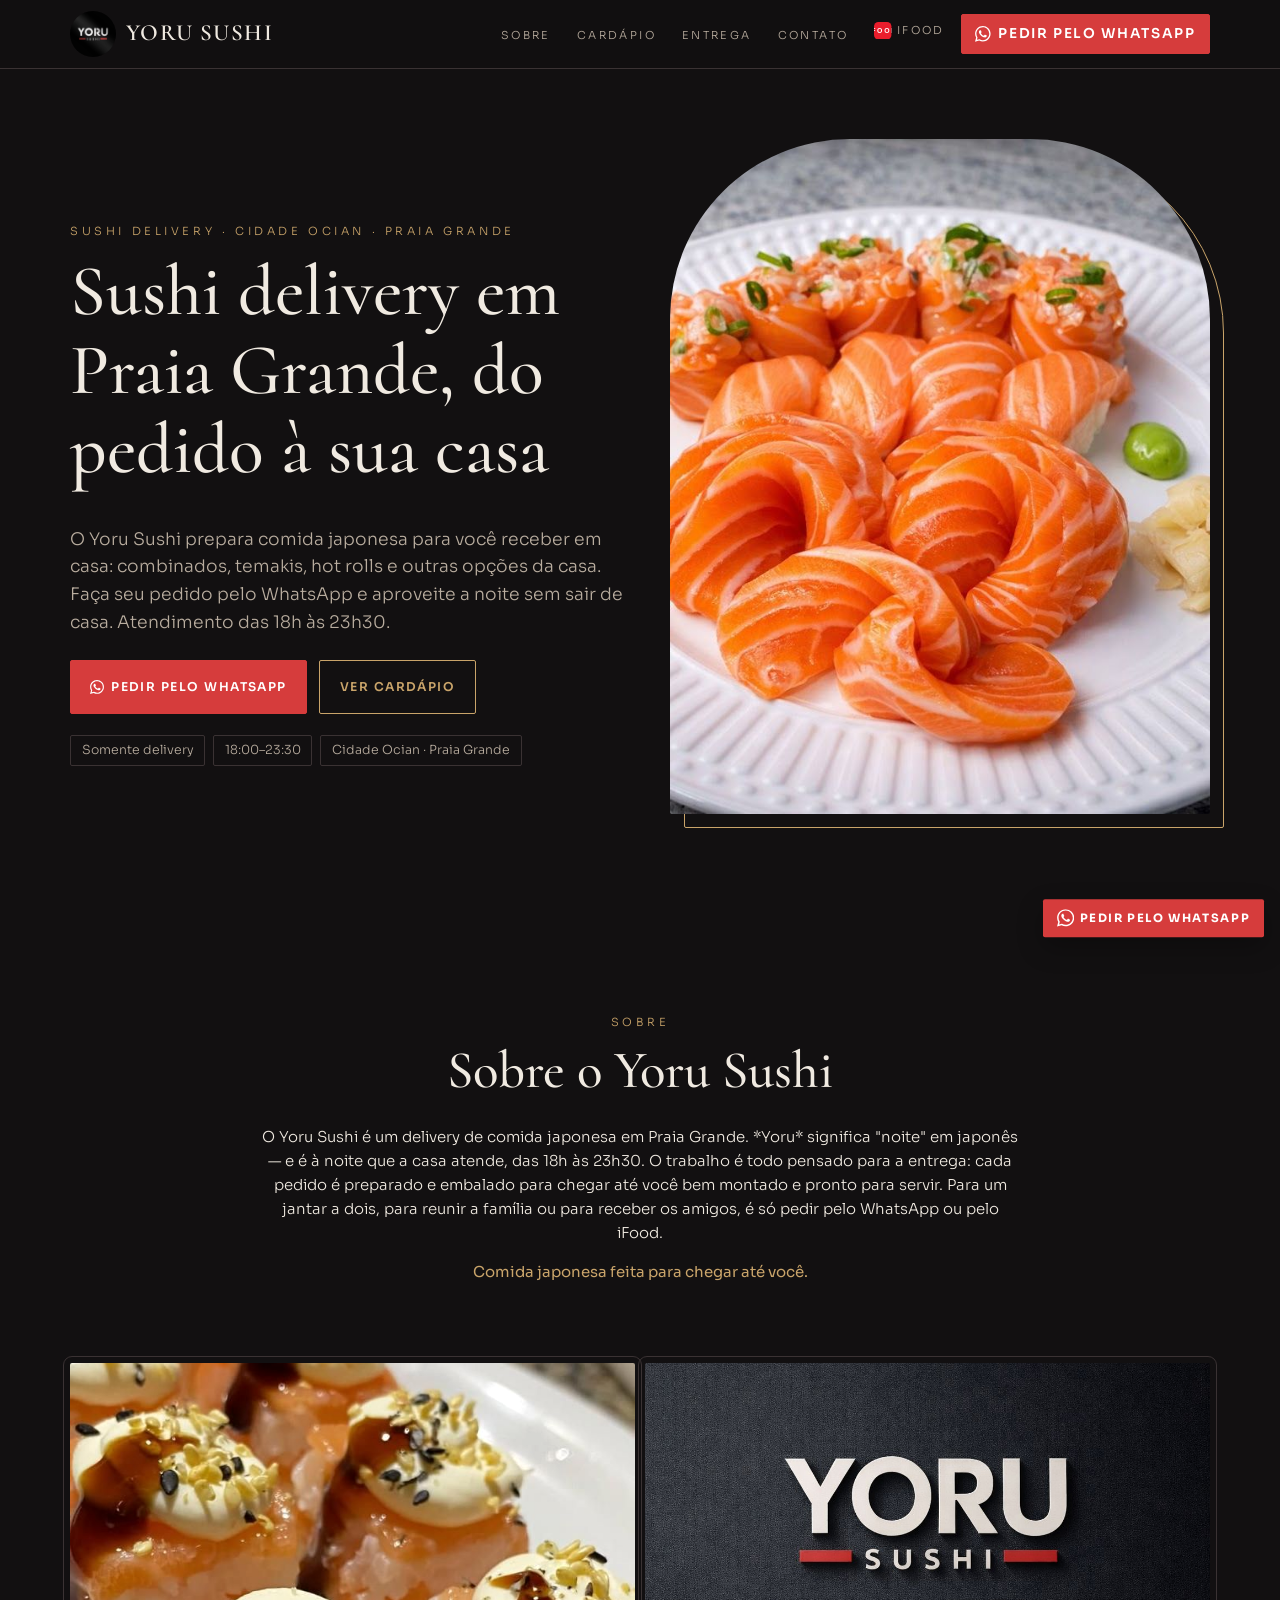
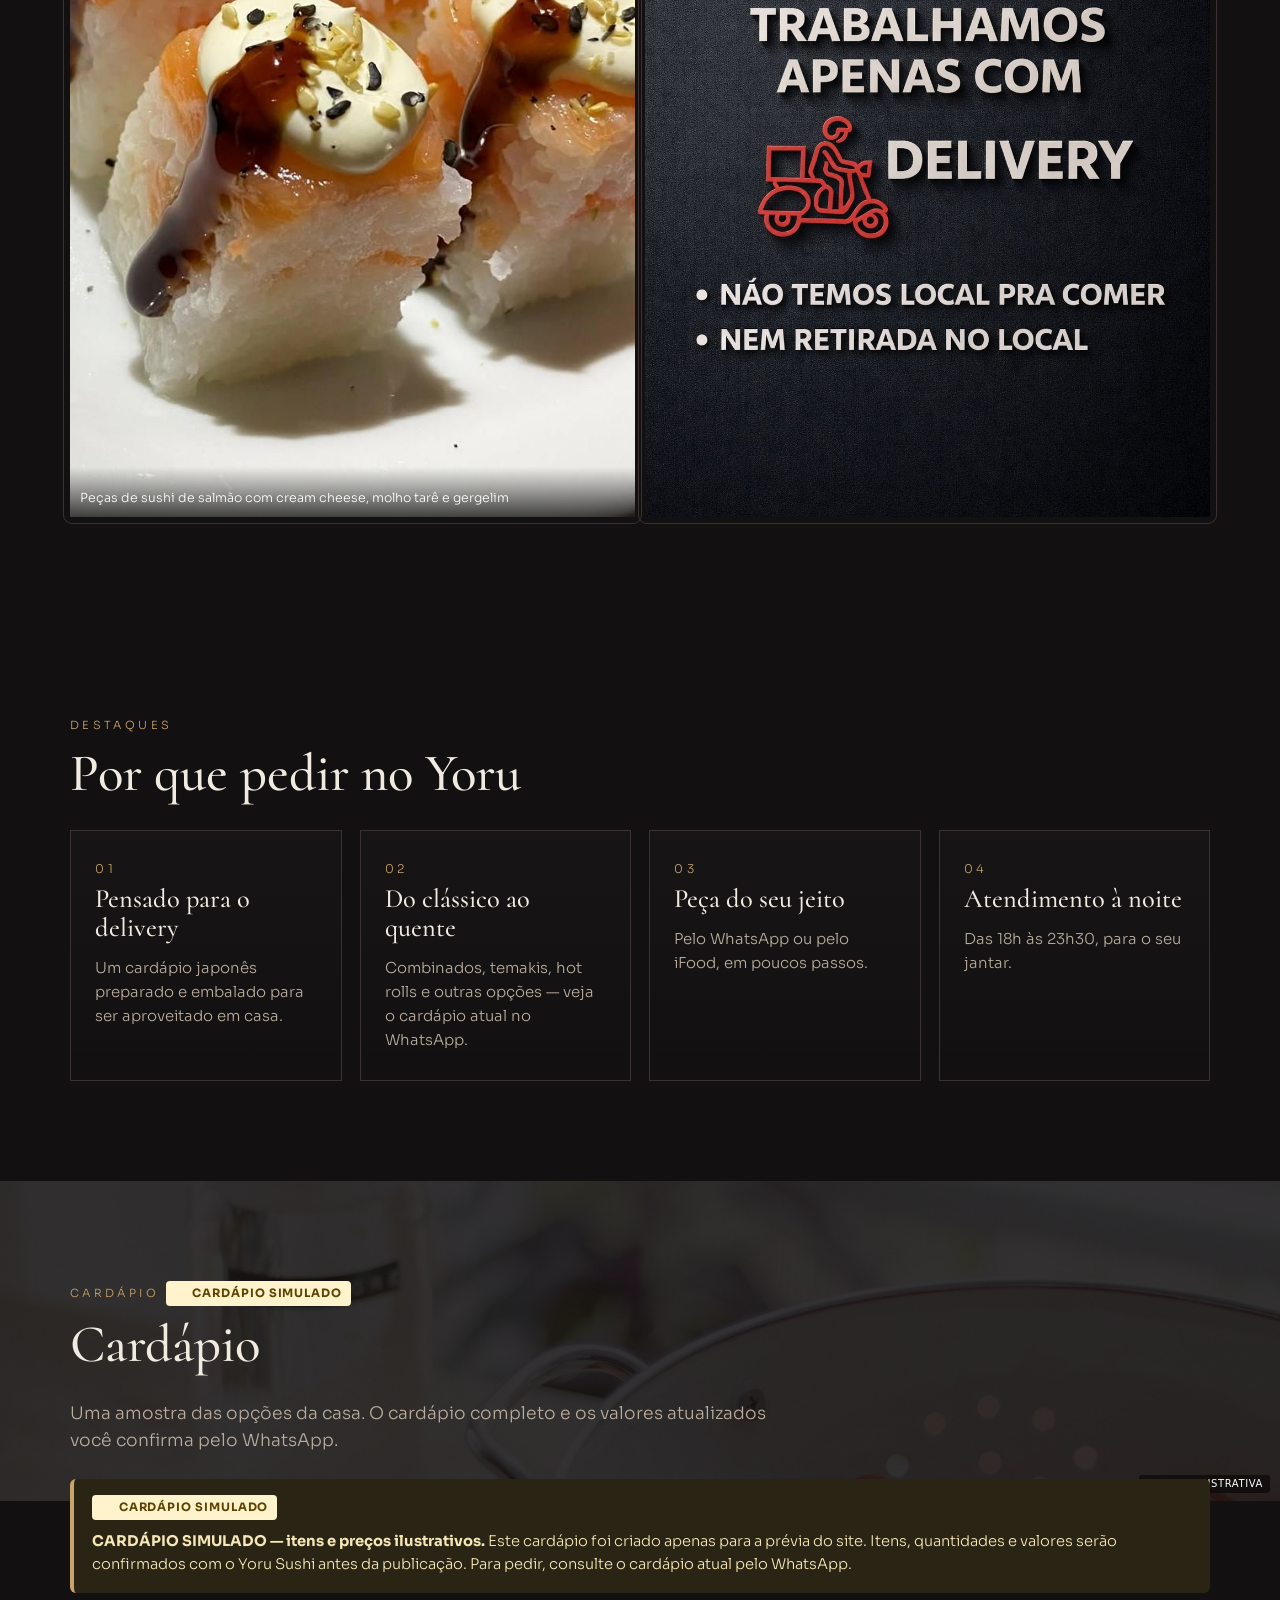
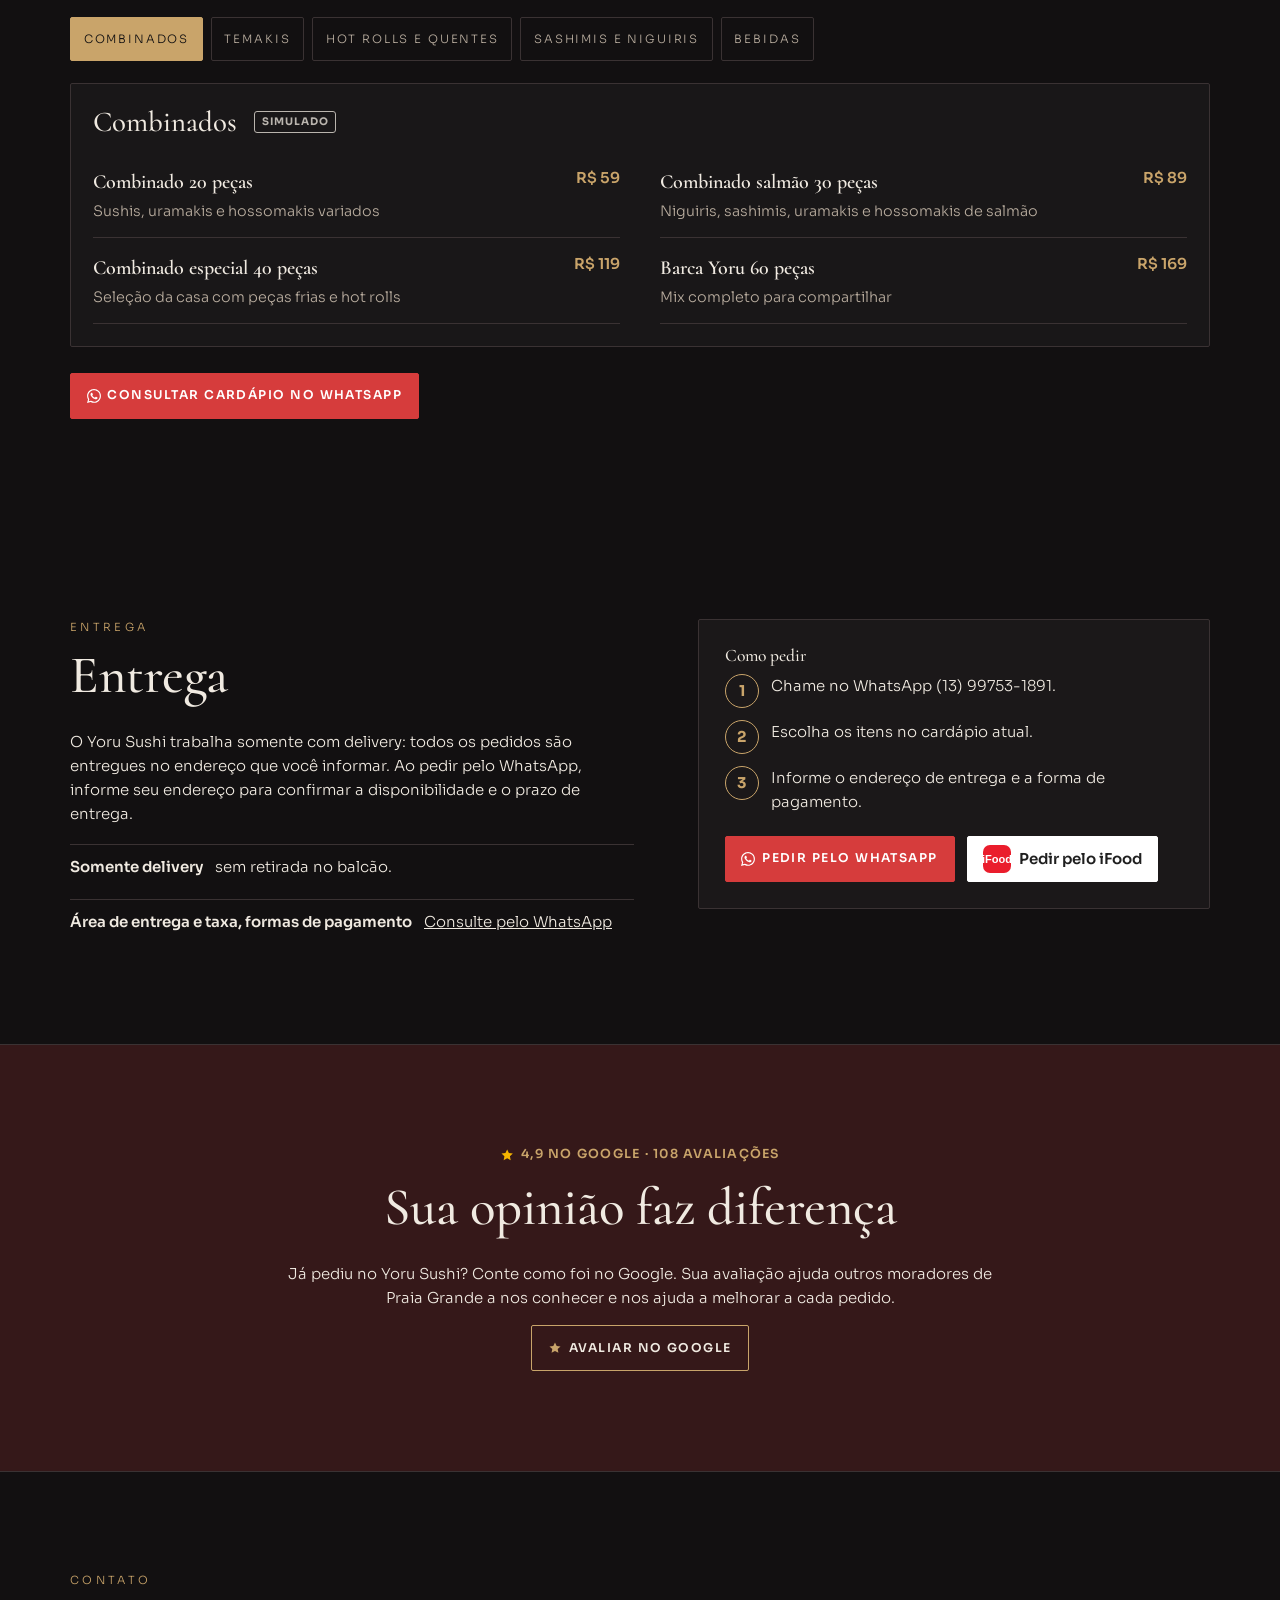
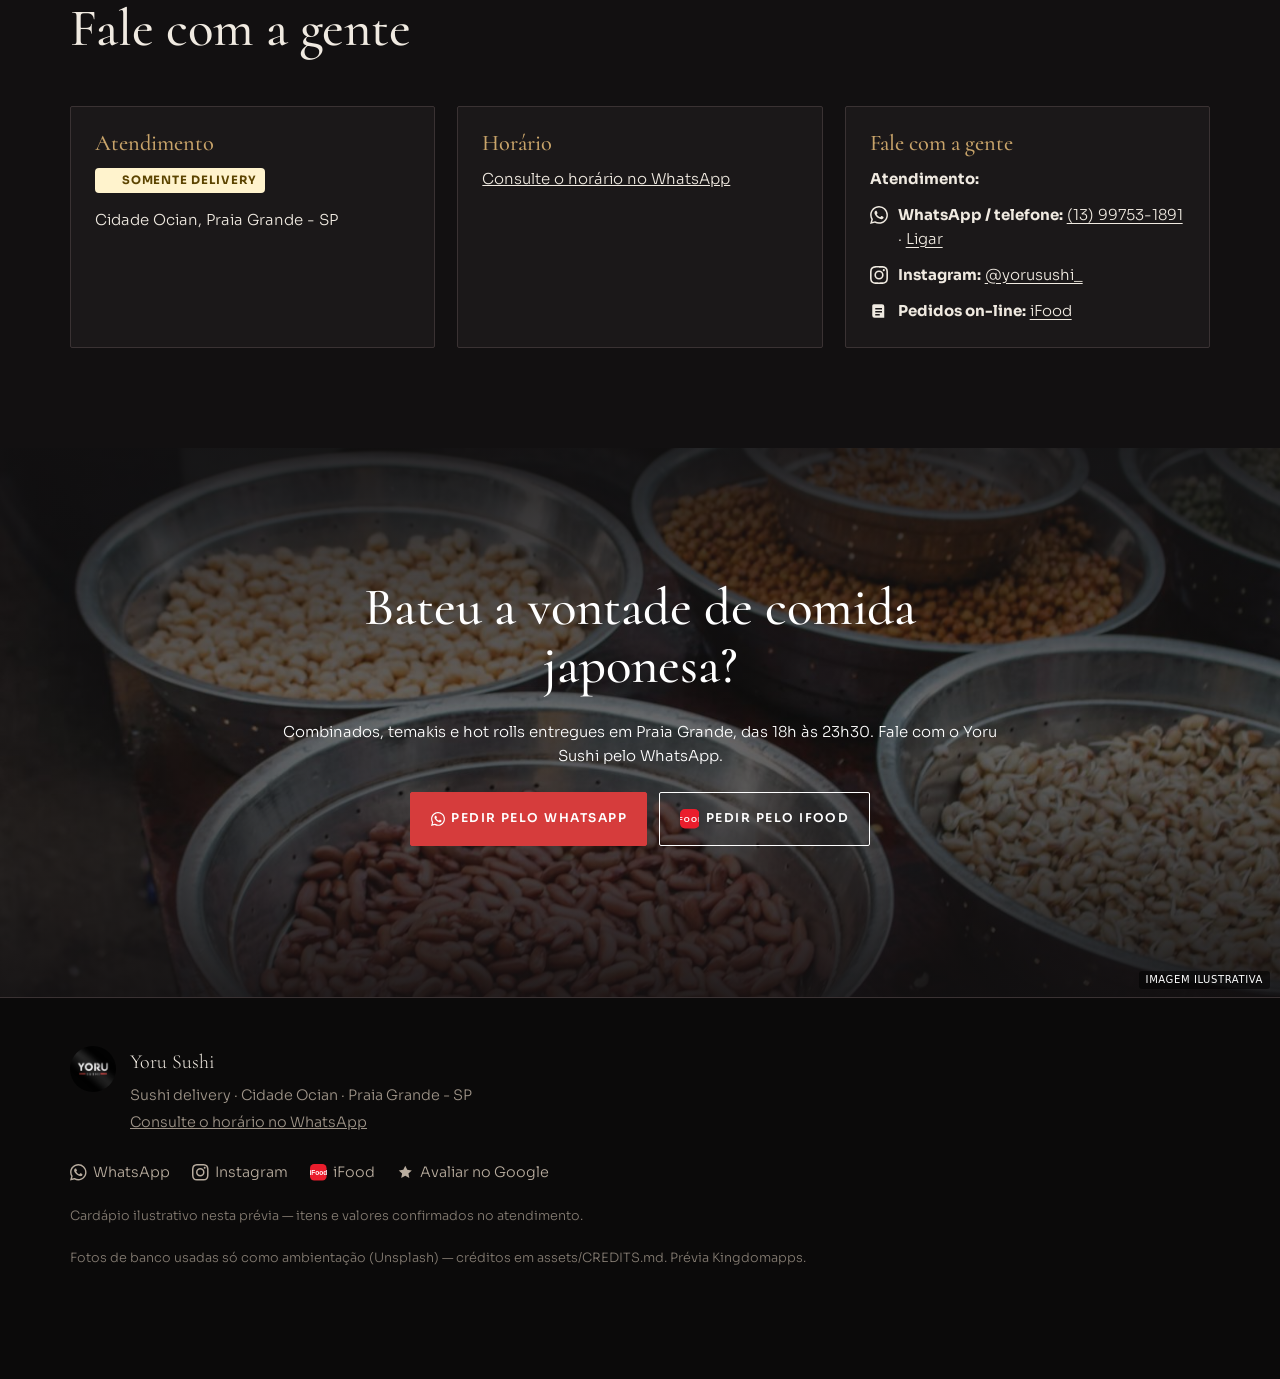
==== commit 9d041d45: "fix: sem "A confirmar" visível — campos não confirmados viram "Consulte pelo WhatsApp" (link do WA)" ====
--- a/v1/index.html
+++ b/v1/index.html
@@ -81,7 +81,7 @@
       <p class="kicker">Entrega</p>
       <h2 id="ent-title">Entrega</h2>
       <p>O Yoru Sushi trabalha somente com delivery: todos os pedidos são entregues no endereço que você informar. Ao pedir pelo WhatsApp, informe seu endereço para confirmar a disponibilidade e o prazo de entrega.</p>
-      <dl class="kv"><div><dt>Somente delivery</dt><dd>sem retirada no balcão.</dd></div><div><dt>Área de entrega e taxa</dt><dd><span class="tbc">A confirmar</span></dd></div><div><dt>Formas de pagamento</dt><dd><span class="tbc">A confirmar</span></dd></div></dl>
+      <dl class="kv"><div><dt>Somente delivery</dt><dd>sem retirada no balcão.</dd></div><div><dt>Área de entrega e taxa, formas de pagamento</dt><dd><a href="https://wa.me/5513997531891?text=Ol%C3%A1%21%20Vim%20pelo%20site%20e%20gostaria%20de%20fazer%20um%20pedido." target="_blank" rel="noopener">Consulte pelo WhatsApp</a></dd></div></dl>
     </div>
     <div class="steps-box">
       <h3>Como pedir</h3><ol class="steps"><li>Chame no WhatsApp (13) 99753-1891.</li><li>Escolha os itens no cardápio atual.</li><li>Informe o endereço de entrega e a forma de pagamento.</li></ol>
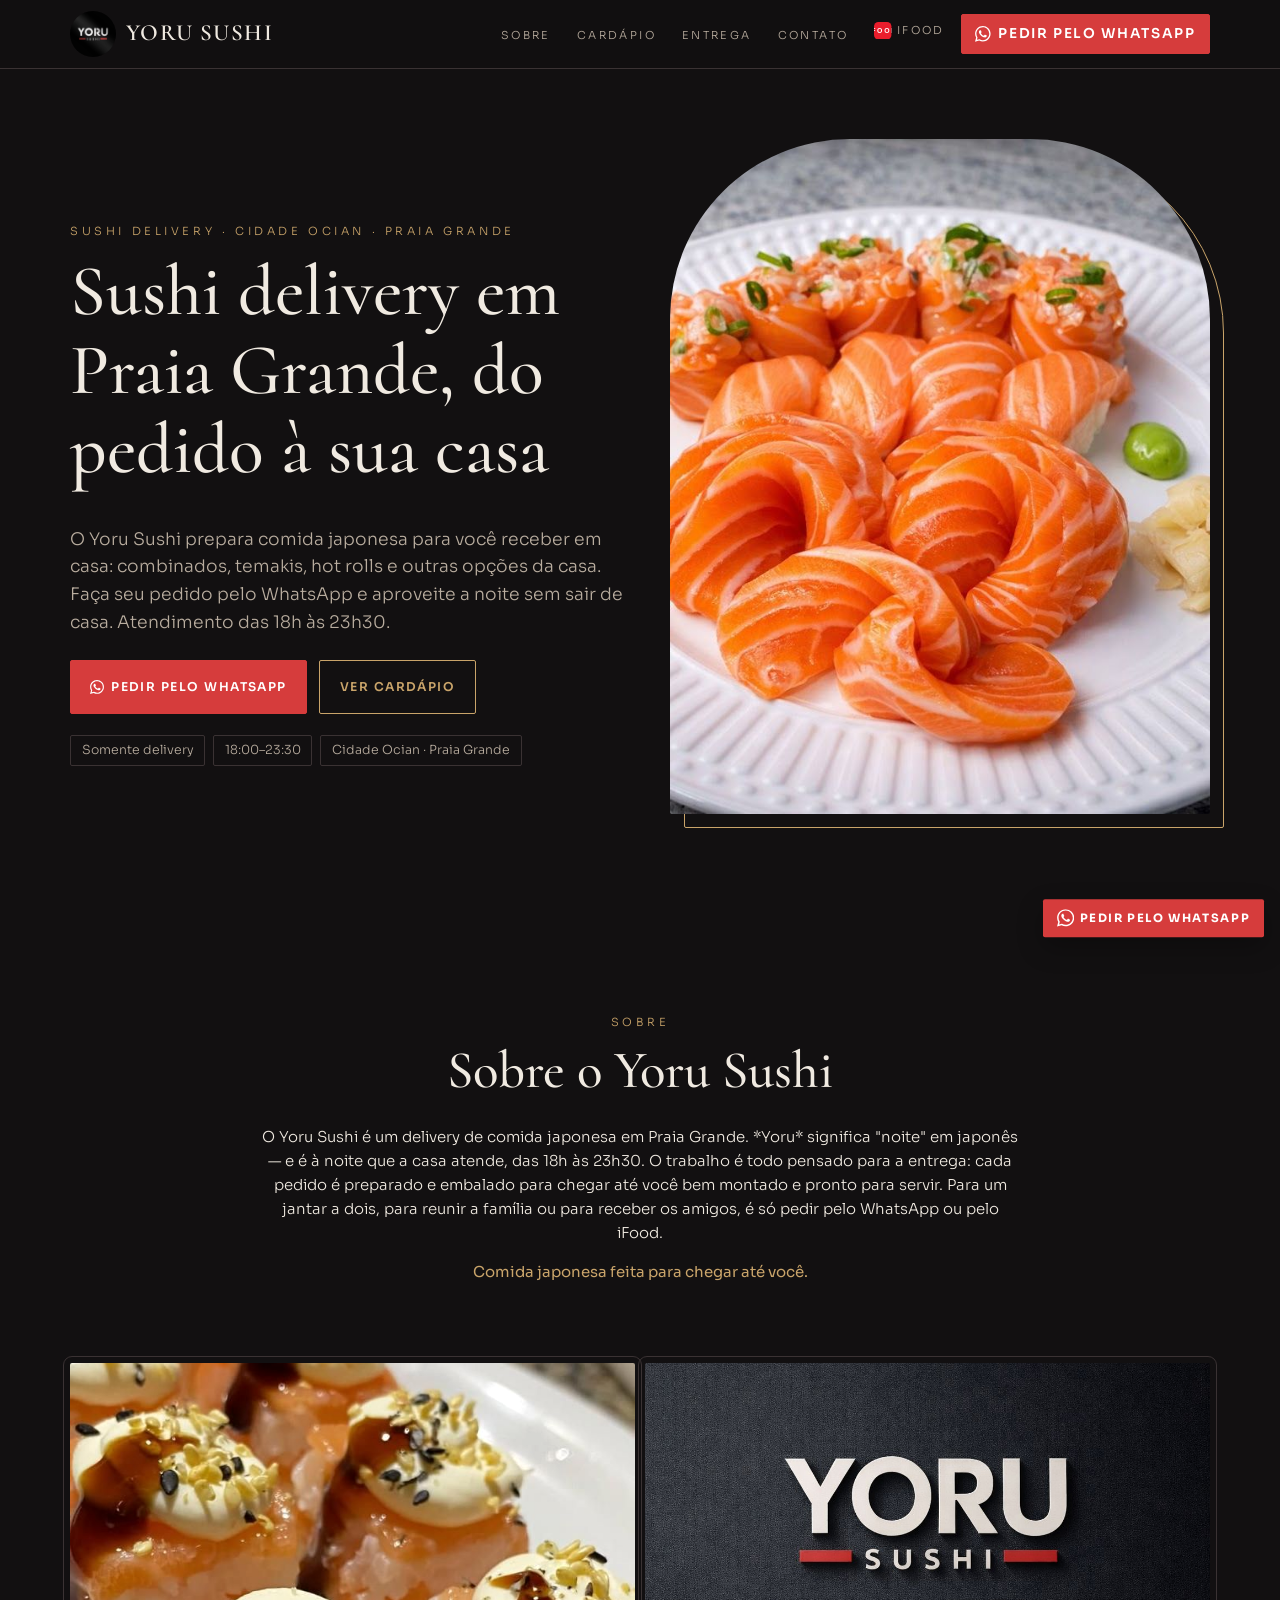
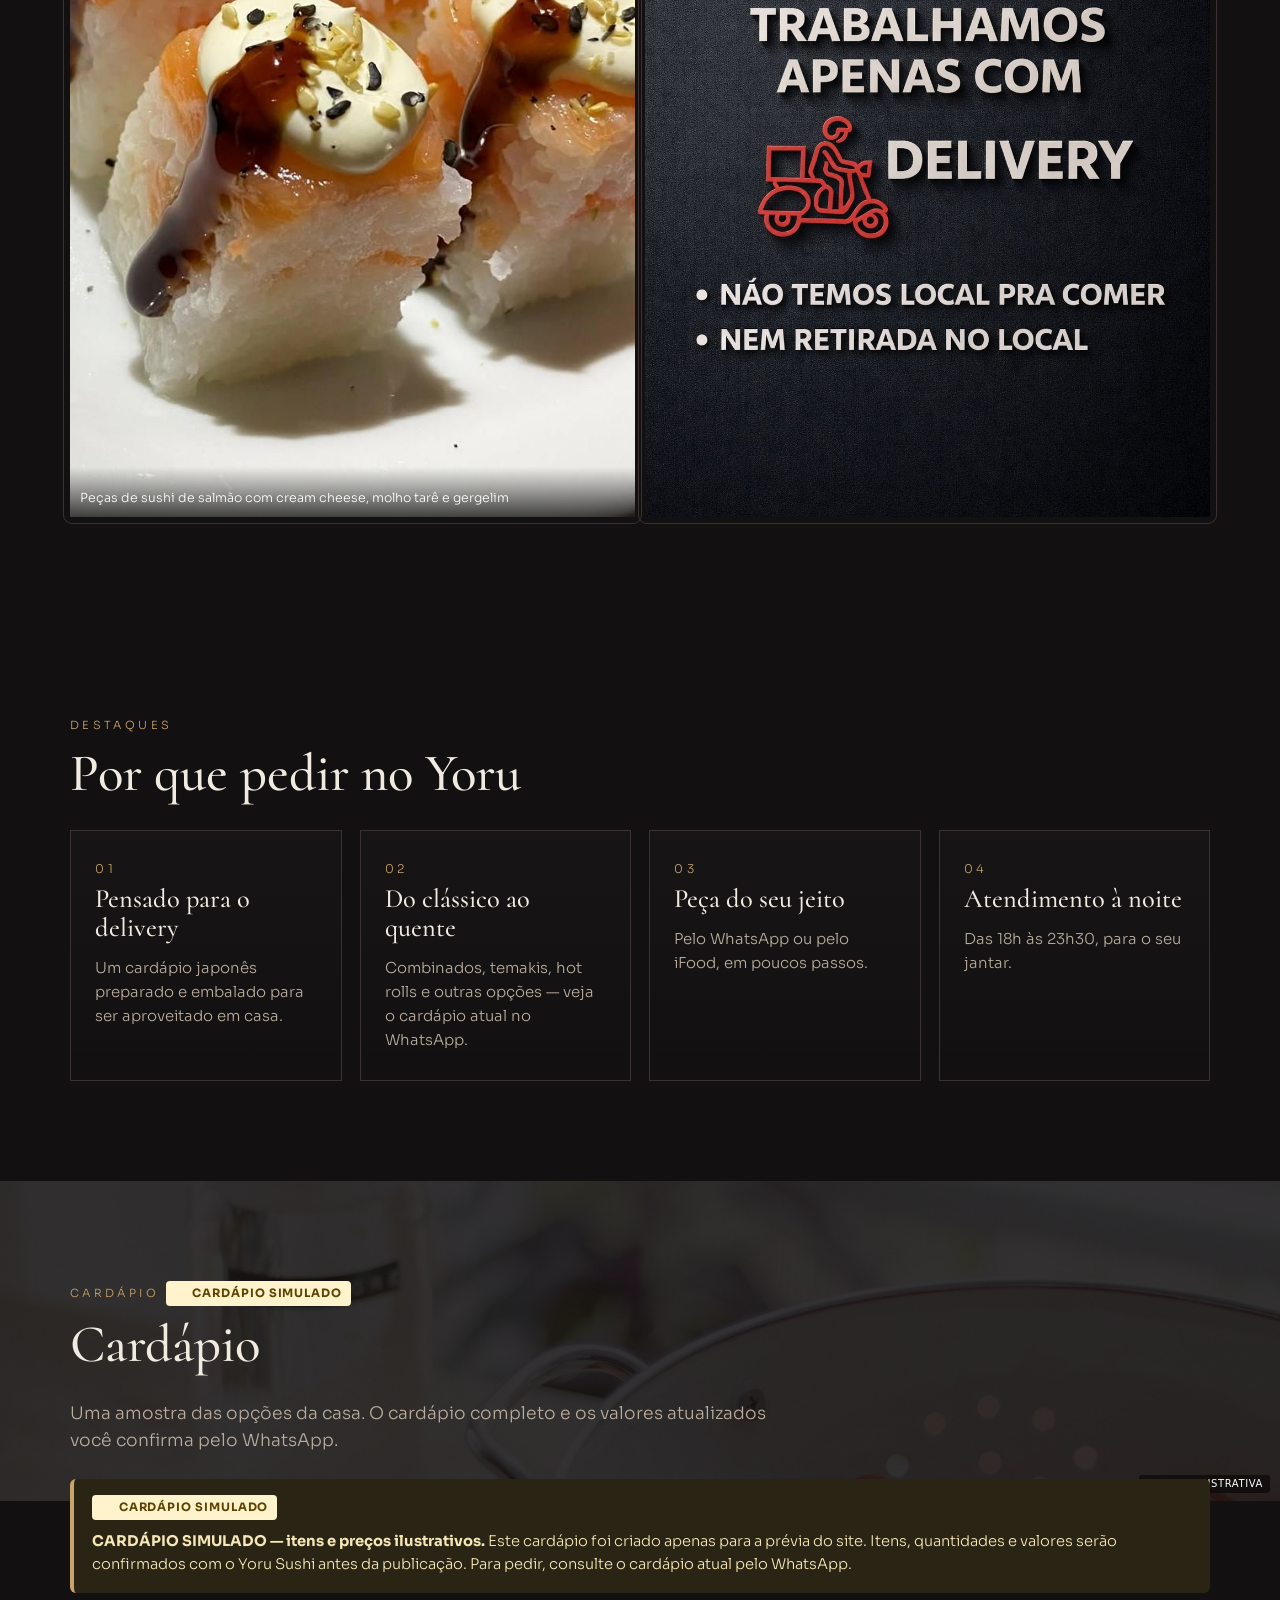
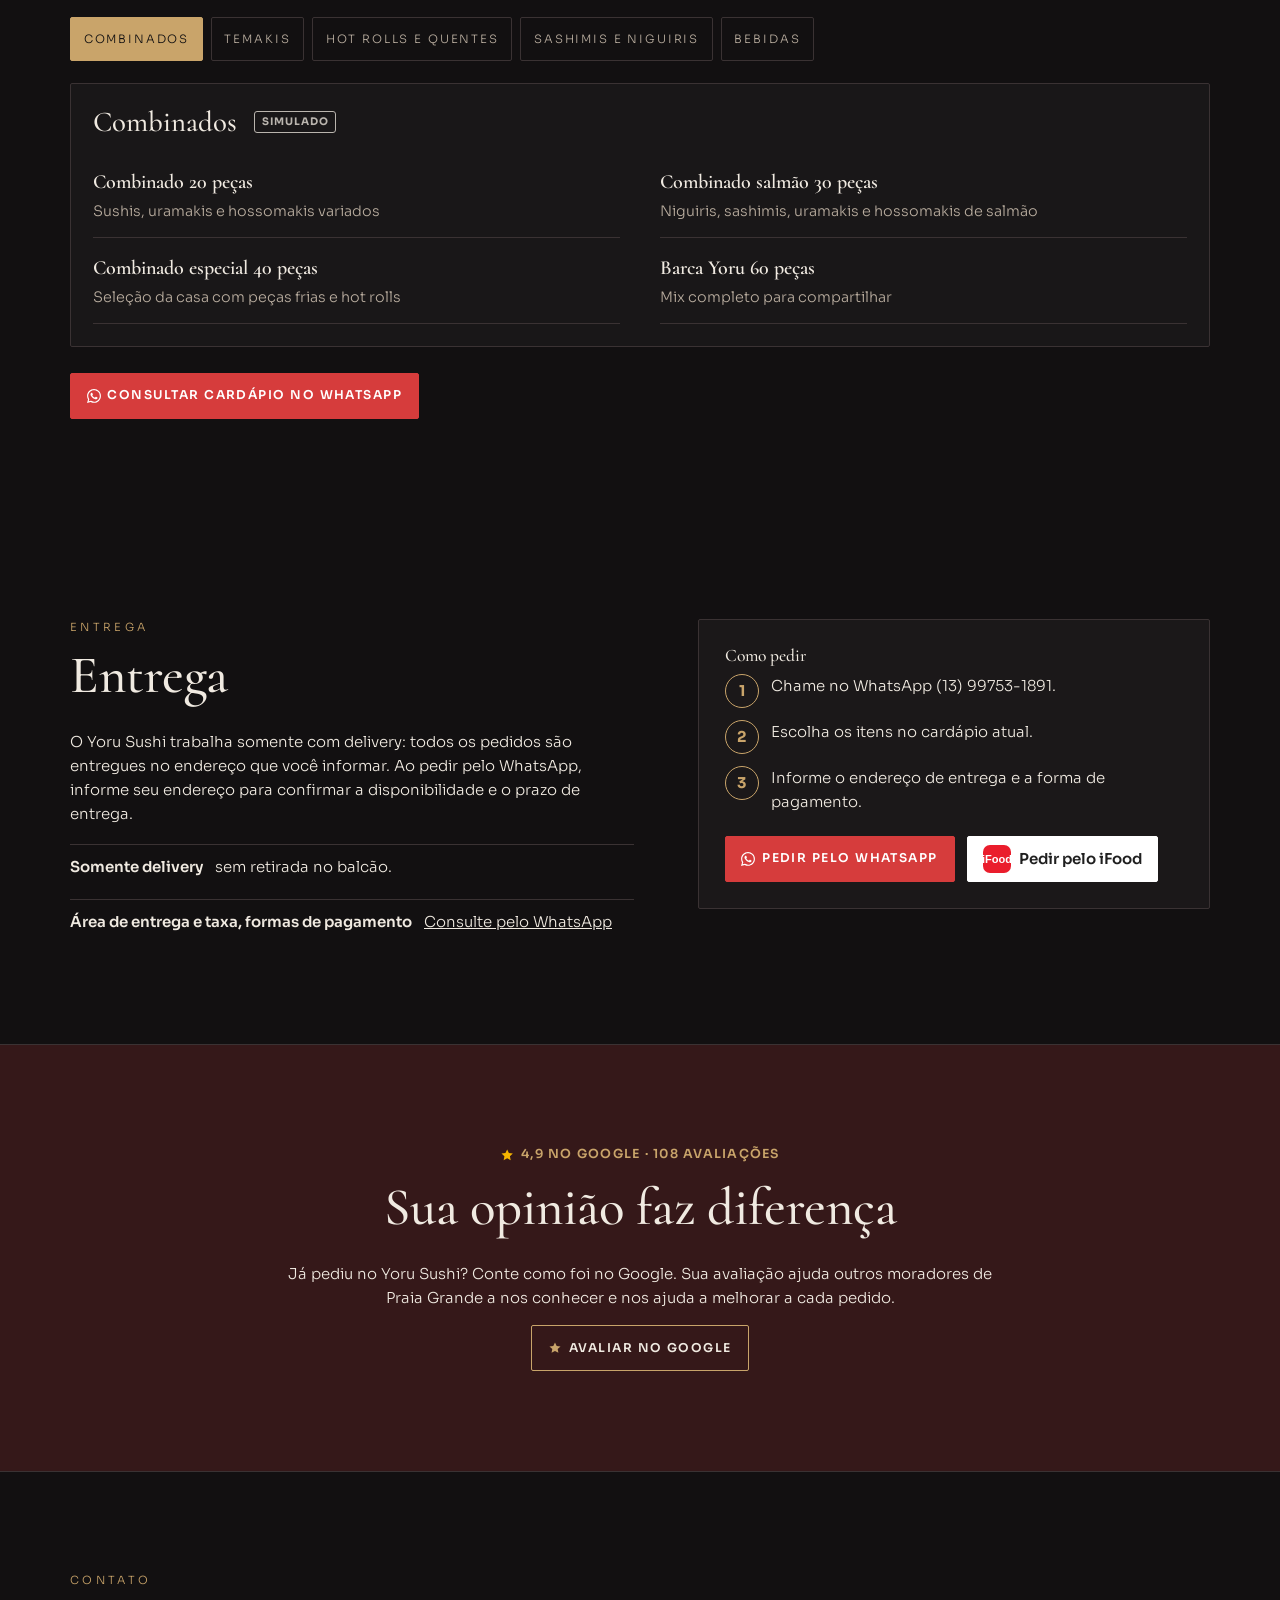
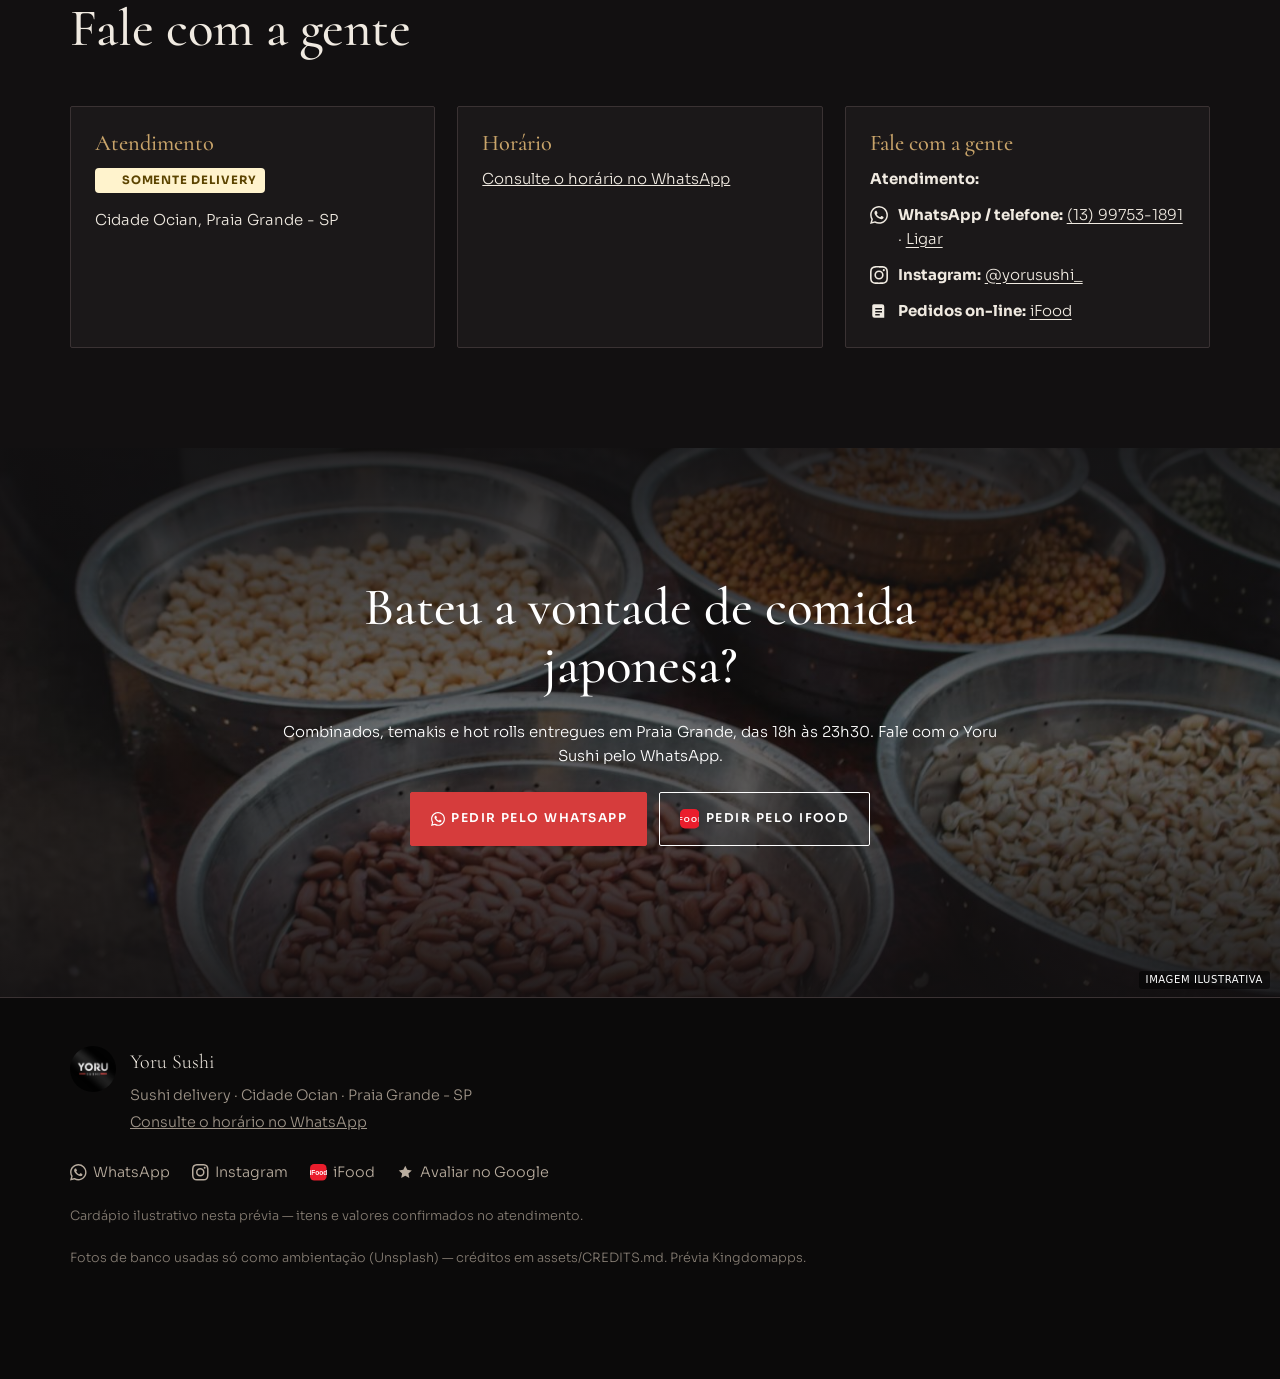
==== commit aef21cea: "fix: cardápio simulado sem preços" ====
--- a/v1/index.html
+++ b/v1/index.html
@@ -71,7 +71,7 @@
     </div>
     <div class="sim-notice" role="note"><span class="sim-badge">Cardápio simulado</span><p><strong>CARDÁPIO SIMULADO — itens e preços ilustrativos.</strong> Este cardápio foi criado apenas para a prévia do site. Itens, quantidades e valores serão confirmados com o Yoru Sushi antes da publicação. Para pedir, consulte o cardápio atual pelo WhatsApp.</p></div>
     <div class="menu-tabs" role="tablist" aria-label="Categorias do cardápio"><button type="button" role="tab" id="tab-0" aria-controls="menu-0" aria-selected="true">Combinados</button><button type="button" role="tab" id="tab-1" aria-controls="menu-1" aria-selected="false" tabindex="-1">Temakis</button><button type="button" role="tab" id="tab-2" aria-controls="menu-2" aria-selected="false" tabindex="-1">Hot rolls e quentes</button><button type="button" role="tab" id="tab-3" aria-controls="menu-3" aria-selected="false" tabindex="-1">Sashimis e niguiris</button><button type="button" role="tab" id="tab-4" aria-controls="menu-4" aria-selected="false" tabindex="-1">Bebidas</button></div>
-    <div class="menu-panel" role="tabpanel" id="menu-0" aria-labelledby="tab-0" tabindex="0"><h3 class="menu-cat">Combinados <span class="sim-tag">Simulado</span></h3><ul class="menu-list"><li class="mi"><span class="mi-name">Combinado 20 peças</span><span class="mi-desc">Sushis, uramakis e hossomakis variados</span><span class="mi-price">R$ 59</span></li><li class="mi"><span class="mi-name">Combinado salmão 30 peças</span><span class="mi-desc">Niguiris, sashimis, uramakis e hossomakis de salmão</span><span class="mi-price">R$ 89</span></li><li class="mi"><span class="mi-name">Combinado especial 40 peças</span><span class="mi-desc">Seleção da casa com peças frias e hot rolls</span><span class="mi-price">R$ 119</span></li><li class="mi"><span class="mi-name">Barca Yoru 60 peças</span><span class="mi-desc">Mix completo para compartilhar</span><span class="mi-price">R$ 169</span></li></ul></div><div class="menu-panel" role="tabpanel" id="menu-1" aria-labelledby="tab-1" tabindex="0" hidden><h3 class="menu-cat">Temakis <span class="sim-tag">Simulado</span></h3><ul class="menu-list"><li class="mi"><span class="mi-name">Temaki salmão</span><span class="mi-desc">Salmão, arroz e cebolinha</span><span class="mi-price">R$ 32</span></li><li class="mi"><span class="mi-name">Temaki salmão com cream cheese</span><span class="mi-desc">Salmão, cream cheese e cebolinha</span><span class="mi-price">R$ 35</span></li><li class="mi"><span class="mi-name">Temaki skin</span><span class="mi-desc">Pele de salmão grelhada e molho tarê</span><span class="mi-price">R$ 28</span></li><li class="mi"><span class="mi-name">Temaki hot</span><span class="mi-desc">Salmão empanado, cream cheese e tarê</span><span class="mi-price">R$ 36</span></li></ul></div><div class="menu-panel" role="tabpanel" id="menu-2" aria-labelledby="tab-2" tabindex="0" hidden><h3 class="menu-cat">Hot rolls e quentes <span class="sim-tag">Simulado</span></h3><ul class="menu-list"><li class="mi"><span class="mi-name">Hot roll salmão (10 un.)</span><span class="mi-desc">Empanado, recheado com salmão e cream cheese, com tarê</span><span class="mi-price">R$ 34</span></li><li class="mi"><span class="mi-name">Hot Philadelphia (10 un.)</span><span class="mi-desc">Salmão, cream cheese e cebolinha, empanado</span><span class="mi-price">R$ 36</span></li><li class="mi"><span class="mi-name">Harumaki (4 un.)</span><span class="mi-desc">Rolinho primavera crocante</span><span class="mi-price">R$ 22</span></li><li class="mi"><span class="mi-name">Guioza (6 un.)</span><span class="mi-desc">Pastel japonês grelhado</span><span class="mi-price">R$ 26</span></li></ul></div><div class="menu-panel" role="tabpanel" id="menu-3" aria-labelledby="tab-3" tabindex="0" hidden><h3 class="menu-cat">Sashimis e niguiris <span class="sim-tag">Simulado</span></h3><ul class="menu-list"><li class="mi"><span class="mi-name">Sashimi salmão (10 fatias)</span><span class="mi-desc">Fatias de salmão fresco</span><span class="mi-price">R$ 42</span></li><li class="mi"><span class="mi-name">Niguiri salmão (6 un.)</span><span class="mi-desc">Bolinho de arroz com salmão</span><span class="mi-price">R$ 30</span></li><li class="mi"><span class="mi-name">Jô salmão (6 un.)</span><span class="mi-desc">Arroz envolto em salmão, com cream cheese e tarê</span><span class="mi-price">R$ 34</span></li></ul></div><div class="menu-panel" role="tabpanel" id="menu-4" aria-labelledby="tab-4" tabindex="0" hidden><h3 class="menu-cat">Bebidas <span class="sim-tag">Simulado</span></h3><ul class="menu-list"><li class="mi"><span class="mi-name">Refrigerante lata</span><span class="mi-price">R$ 6</span></li><li class="mi"><span class="mi-name">Refrigerante 2 L</span><span class="mi-price">R$ 14</span></li><li class="mi"><span class="mi-name">Água mineral</span><span class="mi-price">R$ 4</span></li></ul></div>
+    <div class="menu-panel" role="tabpanel" id="menu-0" aria-labelledby="tab-0" tabindex="0"><h3 class="menu-cat">Combinados <span class="sim-tag">Simulado</span></h3><ul class="menu-list"><li class="mi"><span class="mi-name">Combinado 20 peças</span><span class="mi-desc">Sushis, uramakis e hossomakis variados</span></li><li class="mi"><span class="mi-name">Combinado salmão 30 peças</span><span class="mi-desc">Niguiris, sashimis, uramakis e hossomakis de salmão</span></li><li class="mi"><span class="mi-name">Combinado especial 40 peças</span><span class="mi-desc">Seleção da casa com peças frias e hot rolls</span></li><li class="mi"><span class="mi-name">Barca Yoru 60 peças</span><span class="mi-desc">Mix completo para compartilhar</span></li></ul></div><div class="menu-panel" role="tabpanel" id="menu-1" aria-labelledby="tab-1" tabindex="0" hidden><h3 class="menu-cat">Temakis <span class="sim-tag">Simulado</span></h3><ul class="menu-list"><li class="mi"><span class="mi-name">Temaki salmão</span><span class="mi-desc">Salmão, arroz e cebolinha</span></li><li class="mi"><span class="mi-name">Temaki salmão com cream cheese</span><span class="mi-desc">Salmão, cream cheese e cebolinha</span></li><li class="mi"><span class="mi-name">Temaki skin</span><span class="mi-desc">Pele de salmão grelhada e molho tarê</span></li><li class="mi"><span class="mi-name">Temaki hot</span><span class="mi-desc">Salmão empanado, cream cheese e tarê</span></li></ul></div><div class="menu-panel" role="tabpanel" id="menu-2" aria-labelledby="tab-2" tabindex="0" hidden><h3 class="menu-cat">Hot rolls e quentes <span class="sim-tag">Simulado</span></h3><ul class="menu-list"><li class="mi"><span class="mi-name">Hot roll salmão (10 un.)</span><span class="mi-desc">Empanado, recheado com salmão e cream cheese, com tarê</span></li><li class="mi"><span class="mi-name">Hot Philadelphia (10 un.)</span><span class="mi-desc">Salmão, cream cheese e cebolinha, empanado</span></li><li class="mi"><span class="mi-name">Harumaki (4 un.)</span><span class="mi-desc">Rolinho primavera crocante</span></li><li class="mi"><span class="mi-name">Guioza (6 un.)</span><span class="mi-desc">Pastel japonês grelhado</span></li></ul></div><div class="menu-panel" role="tabpanel" id="menu-3" aria-labelledby="tab-3" tabindex="0" hidden><h3 class="menu-cat">Sashimis e niguiris <span class="sim-tag">Simulado</span></h3><ul class="menu-list"><li class="mi"><span class="mi-name">Sashimi salmão (10 fatias)</span><span class="mi-desc">Fatias de salmão fresco</span></li><li class="mi"><span class="mi-name">Niguiri salmão (6 un.)</span><span class="mi-desc">Bolinho de arroz com salmão</span></li><li class="mi"><span class="mi-name">Jô salmão (6 un.)</span><span class="mi-desc">Arroz envolto em salmão, com cream cheese e tarê</span></li></ul></div><div class="menu-panel" role="tabpanel" id="menu-4" aria-labelledby="tab-4" tabindex="0" hidden><h3 class="menu-cat">Bebidas <span class="sim-tag">Simulado</span></h3><ul class="menu-list"><li class="mi"><span class="mi-name">Refrigerante lata</span></li><li class="mi"><span class="mi-name">Refrigerante 2 L</span></li><li class="mi"><span class="mi-name">Água mineral</span></li></ul></div>
     <div class="menu-cta"><a class="btn btn-wa" href="https://wa.me/5513997531891?text=Ol%C3%A1%21%20Vim%20pelo%20site%20e%20gostaria%20de%20fazer%20um%20pedido." target="_blank" rel="noopener"><svg viewBox="0 0 24 24" aria-hidden="true" focusable="false"><path fill="currentColor" d="M17.47 14.38c-.3-.15-1.76-.87-2.03-.97-.27-.1-.47-.15-.67.15-.2.3-.77.97-.94 1.16-.17.2-.35.22-.64.07-.3-.15-1.26-.46-2.39-1.47-.88-.79-1.48-1.76-1.65-2.06-.17-.3-.02-.46.13-.6.13-.14.3-.35.45-.52.15-.17.2-.3.3-.5.1-.2.05-.37-.03-.52-.07-.15-.67-1.61-.92-2.2-.24-.58-.49-.5-.67-.51h-.57c-.2 0-.52.07-.8.37-.27.3-1.04 1.02-1.04 2.48s1.07 2.88 1.21 3.07c.15.2 2.1 3.2 5.08 4.49.71.31 1.26.49 1.7.63.71.22 1.36.19 1.87.12.57-.09 1.76-.72 2-1.41.25-.7.25-1.29.18-1.41-.08-.13-.27-.2-.57-.35zM12.05 21.78a9.87 9.87 0 0 1-5.03-1.38l-.36-.21-3.74.98 1-3.65-.24-.37a9.86 9.86 0 0 1-1.51-5.26c0-5.45 4.44-9.88 9.89-9.88 2.64 0 5.12 1.03 6.99 2.9a9.83 9.83 0 0 1 2.89 6.99c0 5.45-4.44 9.88-9.89 9.88zm8.41-18.3A11.82 11.82 0 0 0 12.05 0C5.5 0 .16 5.34.16 11.89c0 2.1.55 4.14 1.59 5.95L.06 24l6.3-1.65a11.88 11.88 0 0 0 5.69 1.45c6.55 0 11.89-5.34 11.89-11.89 0-3.18-1.24-6.17-3.48-8.41z"/></svg><span>Consultar cardápio no WhatsApp</span></a></div>
   </div>
 </section>
